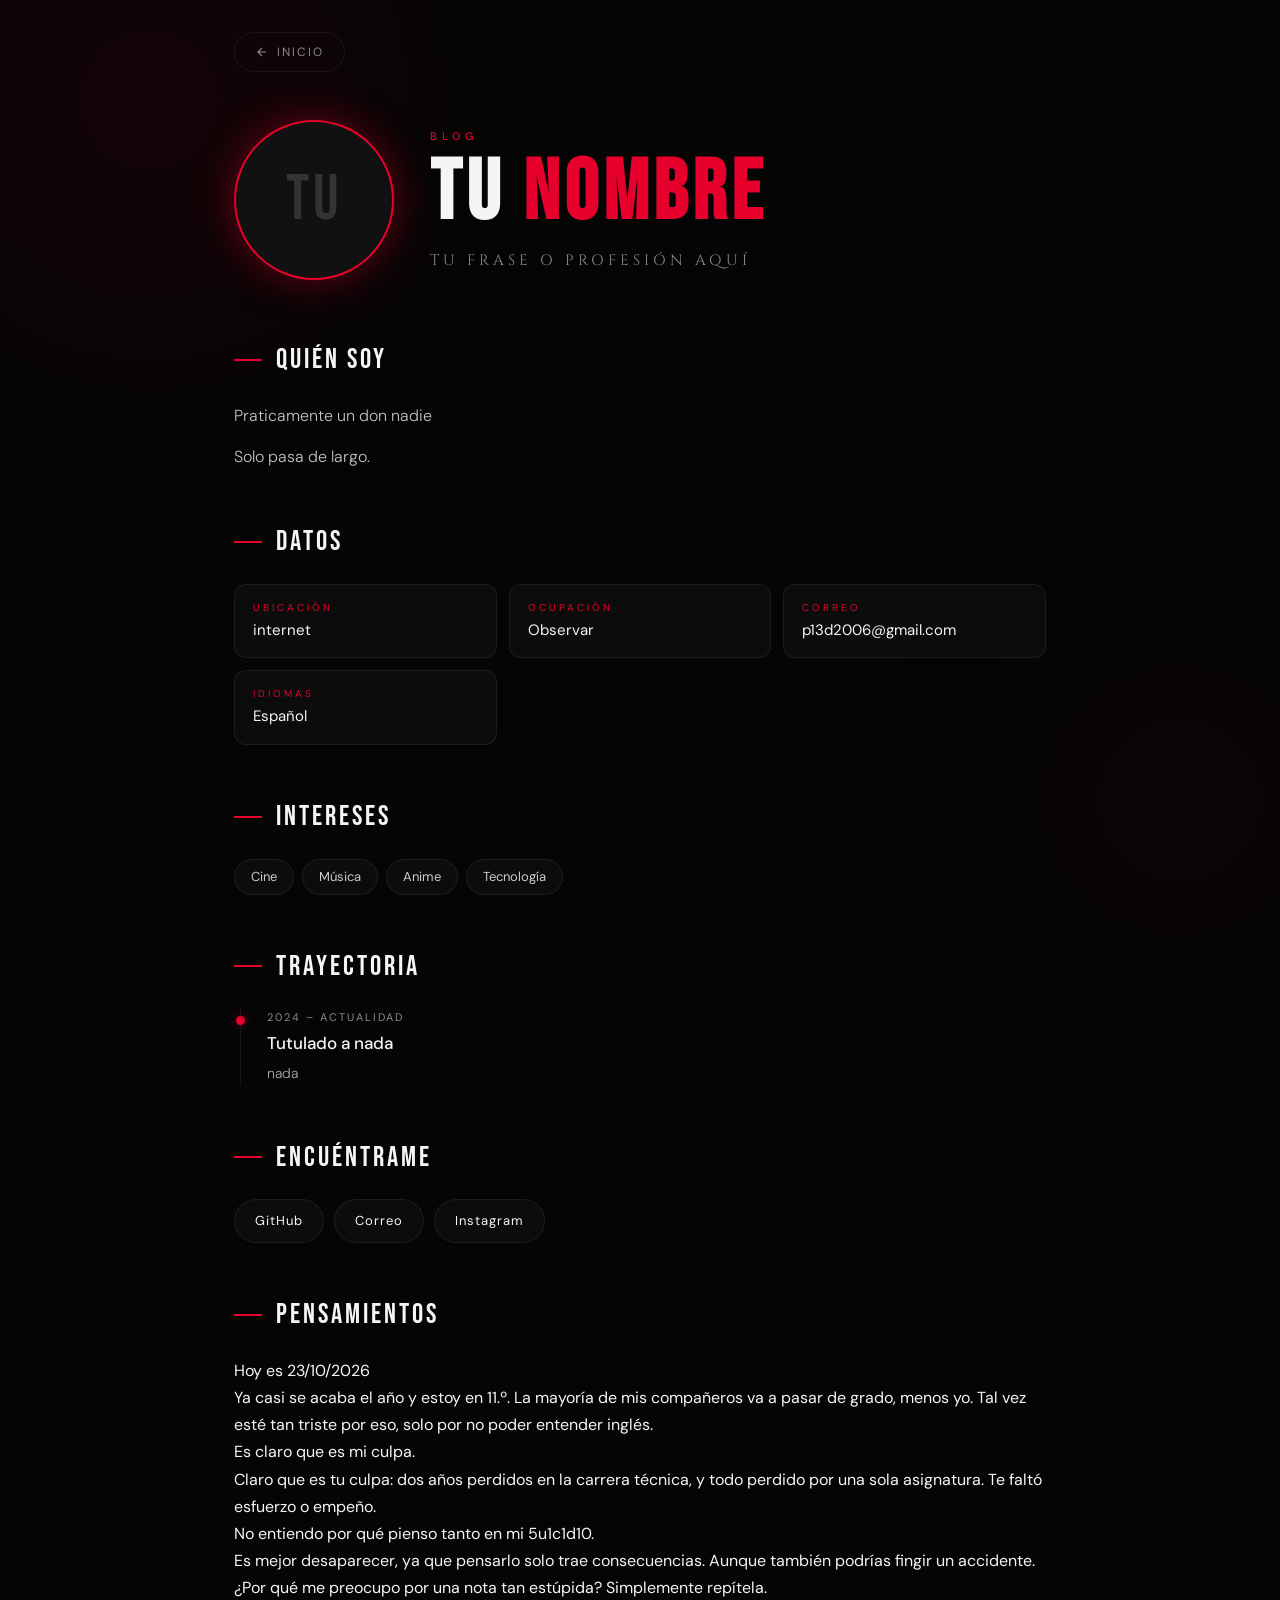
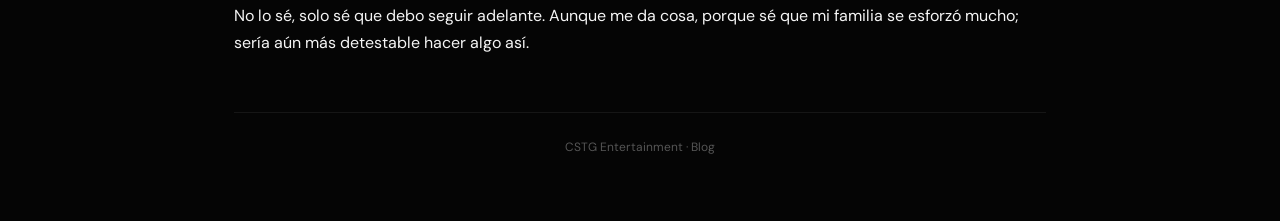
==== Rutas/Blog/blog.html @ 0107711f "Update blog.html" ====
<!DOCTYPE html>
<html lang="es">
<head>
<meta charset="UTF-8">
<meta name="viewport" content="width=device-width, initial-scale=1.0">
<meta name="description" content="Blog · CSTG Entertainment">
<meta name="theme-color" content="#050505">
<title>Blog · CSTG</title>
<link rel="preconnect" href="https://fonts.googleapis.com">
<link rel="preconnect" href="https://fonts.gstatic.com" crossorigin>
<link href="https://fonts.googleapis.com/css2?family=Bebas+Neue&family=Cinzel:wght@400;600&family=DM+Sans:wght@300;400;500&display=swap" rel="stylesheet">
<style>
:root {
  --red: #e8002d;
  --red-glow: rgba(232,0,45,0.4);
  --bg: #050505;
  --surface: rgba(255,255,255,0.03);
  --border: rgba(255,255,255,0.07);
  --text: #f5f5f5;
  --muted: #8a8a8a;
  --font-display: 'Bebas Neue', sans-serif;
  --font-title: 'Cinzel', serif;
  --font-body: 'DM Sans', sans-serif;
}

*, *::before, *::after { box-sizing: border-box; margin: 0; padding: 0; }
html { scroll-behavior: smooth; }

body {
  font-family: var(--font-body);
  background: var(--bg);
  color: var(--text);
  min-height: 100vh;
  line-height: 1.7;
  -webkit-font-smoothing: antialiased;
  position: relative;
}

/* Fondo */
.bg-orb {
  position: fixed; border-radius: 50%; filter: blur(120px);
  pointer-events: none; z-index: 0;
}
.bg-orb-1 {
  width: 600px; height: 600px; top: -200px; left: -150px;
  background: radial-gradient(circle, rgba(232,0,45,0.12) 0%, transparent 70%);
}
.bg-orb-2 {
  width: 400px; height: 400px; bottom: -100px; right: -100px;
  background: radial-gradient(circle, rgba(232,0,45,0.07) 0%, transparent 70%);
}

.wrapper {
  position: relative; z-index: 2;
  max-width: 860px; margin: 0 auto;
  padding: 32px 24px 64px;
}

/* Botón volver */
.back {
  display: inline-flex; align-items: center; gap: 8px;
  font-size: 12px; letter-spacing: 2px; text-transform: uppercase;
  color: var(--muted); text-decoration: none;
  border: 1px solid var(--border);
  padding: 9px 20px; border-radius: 40px;
  transition: color .3s, border-color .3s, background .3s;
}
.back:hover, .back:focus-visible {
  color: var(--text); border-color: rgba(255,255,255,0.2);
  background: rgba(255,255,255,0.04); outline: none;
}
.back svg { width: 14px; height: 14px; transition: transform .3s; }
.back:hover svg { transform: translateX(-3px); }

/* Perfil */
.profile {
  display: flex; align-items: center; gap: 36px; flex-wrap: wrap;
  margin: 48px 0 56px;
}
.avatar {
  width: 160px; height: 160px; flex-shrink: 0;
  border-radius: 50%; overflow: hidden;
  border: 2px solid var(--red);
  box-shadow: 0 0 40px var(--red-glow);
  background: #111;
  display: flex; align-items: center; justify-content: center;
  font-family: var(--font-display); font-size: 64px; letter-spacing: 4px; color: #333;
}
.avatar img { width: 100%; height: 100%; object-fit: cover; display: block; }

.eyebrow {
  font-size: 11px; font-weight: 500; letter-spacing: 5px;
  text-transform: uppercase; color: var(--red); margin-bottom: 6px;
}
.name {
  font-family: var(--font-display);
  font-size: clamp(44px, 9vw, 84px);
  letter-spacing: 5px; line-height: 1;
}
.name em { font-style: normal; color: var(--red); }
.tagline {
  font-family: var(--font-title);
  font-size: clamp(12px, 1.6vw, 15px);
  letter-spacing: 4px; text-transform: uppercase;
  color: var(--muted); margin-top: 12px;
}

/* Secciones */
section { margin-bottom: 48px; }
h2 {
  font-family: var(--font-display);
  font-size: 28px; letter-spacing: 3px; font-weight: 400;
  display: flex; align-items: center; gap: 14px; margin-bottom: 18px;
}
h2::before { content: ''; width: 28px; height: 2px; background: var(--red); }

.about p { color: #c4c4c4; font-weight: 300; font-size: 16px; margin-bottom: 14px; }

/* Datos */
.facts {
  display: grid; grid-template-columns: repeat(auto-fit, minmax(200px, 1fr)); gap: 12px;
}
.fact {
  background: var(--surface); border: 1px solid var(--border);
  border-radius: 12px; padding: 14px 18px;
}
.fact-label {
  font-size: 10px; letter-spacing: 3px; text-transform: uppercase; color: var(--red);
}
.fact-value { font-size: 15px; margin-top: 2px; word-break: break-word; }

/* Chips */
.chips { display: flex; flex-wrap: wrap; gap: 8px; }
.chip {
  font-size: 13px; padding: 6px 16px; border-radius: 40px;
  background: var(--surface); border: 1px solid var(--border); color: #ccc;
  transition: border-color .3s, color .3s;
}
.chip:hover { border-color: var(--red); color: #fff; }

/* Línea de tiempo */
.timeline { border-left: 1px solid var(--border); margin-left: 6px; }
.t-item { position: relative; padding: 0 0 26px 26px; }
.t-item:last-child { padding-bottom: 0; }
.t-item::before {
  content: ''; position: absolute; left: -5px; top: 8px;
  width: 9px; height: 9px; border-radius: 50%;
  background: var(--red); box-shadow: 0 0 12px var(--red-glow);
}
.t-date { font-size: 11px; letter-spacing: 2px; text-transform: uppercase; color: var(--muted); }
.t-title { font-size: 17px; font-weight: 500; margin-top: 2px; }
.t-desc { font-size: 14px; font-weight: 300; color: #aaa; margin-top: 4px; }

/* Enlaces */
.links { display: flex; flex-wrap: wrap; gap: 10px; }
.link {
  display: inline-flex; align-items: center; gap: 8px;
  font-size: 13px; letter-spacing: 1px; text-decoration: none; color: var(--text);
  padding: 10px 20px; border-radius: 40px;
  border: 1px solid var(--border); background: var(--surface);
  transition: border-color .3s, background .3s, box-shadow .3s;
}
.link:hover, .link:focus-visible {
  border-color: var(--red); background: rgba(232,0,45,0.1);
  box-shadow: 0 0 24px var(--red-glow); outline: none;
}

footer {
  text-align: center; font-size: 12px; color: #555;
  border-top: 1px solid var(--border); padding-top: 24px; margin-top: 56px;
}

@media (max-width: 600px) {
  .profile { gap: 22px; margin: 36px 0 40px; }
  .avatar { width: 120px; height: 120px; font-size: 48px; }
}
</style>
</head>
<body>

<div class="bg-orb bg-orb-1"></div>
<div class="bg-orb bg-orb-2"></div>

<main class="wrapper">

  <a href="https://p13d-original-yt.github.io" class="back">
    <svg viewBox="0 0 24 24" fill="none" stroke="currentColor" stroke-width="2"><path d="M19 12H5M12 5l-7 7 7 7"/></svg>
    Inicio
  </a>

  <!-- ═════════ PERFIL ═════════ -->
  <header class="profile">
    <!-- Para usar foto: <div class="avatar"><img src="portadas/yo.jpg" alt="Mi foto"></div> -->
    <div class="avatar">TU</div>
    <div>
      <div class="eyebrow">Blog</div>
      <h1 class="name">TU <em>NOMBRE</em></h1>
      <p class="tagline">Tu frase o profesión aquí</p>
    </div>
  </header>

  <!-- ═════════ HISTORIA ═════════ -->
  <section class="about">
    <h2>Quién soy</h2>
    <p>Praticamente un don nadie</p>
    <p>Solo pasa de largo.</p>
  </section>

  <!-- ═════════ DATOS ═════════ -->
  <section>
    <h2>Datos</h2>
    <div class="facts">
      <div class="fact"><div class="fact-label">Ubicación</div><div class="fact-value">internet</div></div>
      <div class="fact"><div class="fact-label">Ocupación</div><div class="fact-value">Observar</div></div>
      <div class="fact"><div class="fact-label">Correo</div><div class="fact-value">p13d2006@gmail.com</div></div>
      <div class="fact"><div class="fact-label">Idiomas</div><div class="fact-value">Español</div></div>
    </div>
  </section>

  <!-- ═════════ INTERESES ═════════ -->
  <section>
    <h2>Intereses</h2>
    <div class="chips">
      <span class="chip">Cine</span>
      <span class="chip">Música</span>
      <span class="chip">Anime</span>
      <span class="chip">Tecnología</span>
    </div>
  </section>

  <!-- ═════════ TRAYECTORIA ═════════ -->
  <section>
    <h2>Trayectoria</h2>
    <div class="timeline">
      <div class="t-item">
        <div class="t-date">2024 – Actualidad</div>
        <div class="t-title">Tutulado a nada</div>
        <div class="t-desc">nada</div>
      </div>
    </div>
  </section>

  <!-- ═════════ ENLACES ═════════ -->
  <section>
    <h2>Encuéntrame</h2>
    <div class="links">
      <a class="link" href="https://github.com/tu-usuario" target="_blank" rel="noopener">GitHub</a>
      <a class="link" href="mailto:tu@correo.com">Correo</a>
      <a class="link" href="#" target="_blank" rel="noopener">Instagram</a>
    </div>
  </section>

  <!-- ═════════ Comenrario ═════════ -->
  <section>
    <h2> Pensamientos</h2>
    <p>Hoy es 23/10/2026</p>
    <p>Ya casi se acaba el año y estoy en 11.º. La mayoría de mis compañeros va a pasar de grado, menos yo. Tal vez esté tan triste por eso, solo por no poder entender inglés.</p>
    <p>Es claro que es mi culpa.</p>
    <p>Claro que es tu culpa: dos años perdidos en la carrera técnica, y todo perdido por una sola asignatura. Te faltó esfuerzo o empeño.</p>
    <p>No entiendo por qué pienso tanto en mi 5u1c1d10. </p>
    <p>Es mejor desaparecer, ya que pensarlo solo trae consecuencias. Aunque también podrías fingir un accidente.</p>
    <p>¿Por qué me preocupo por una nota tan estúpida? Simplemente repítela.</p>
    <p>No lo sé, solo sé que debo seguir adelante. Aunque me da cosa, porque sé que mi familia se esforzó mucho; sería aún más detestable hacer algo así.</p>
  </section>
  <!-- ═════════ Mas delante ═════════ -->

  <footer>CSTG Entertainment · Blog</footer>

</main>

</body>
</html>
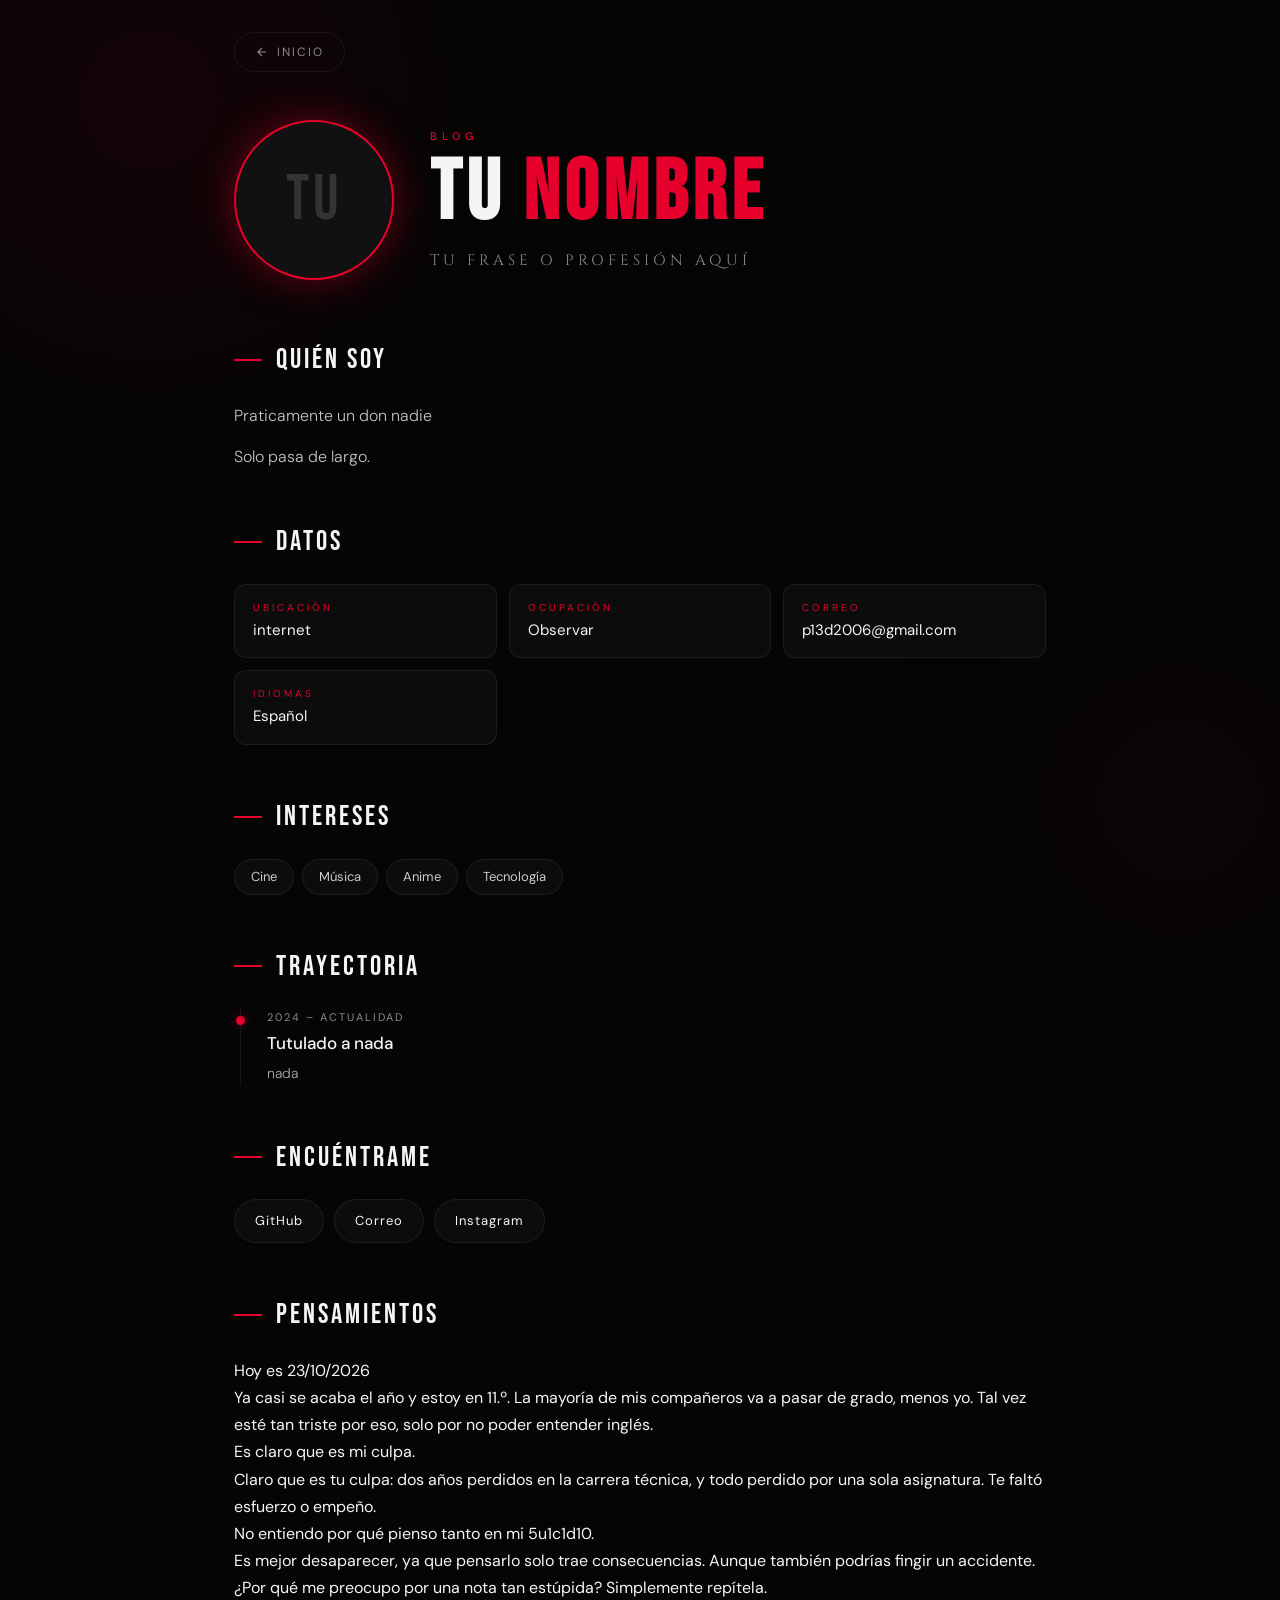
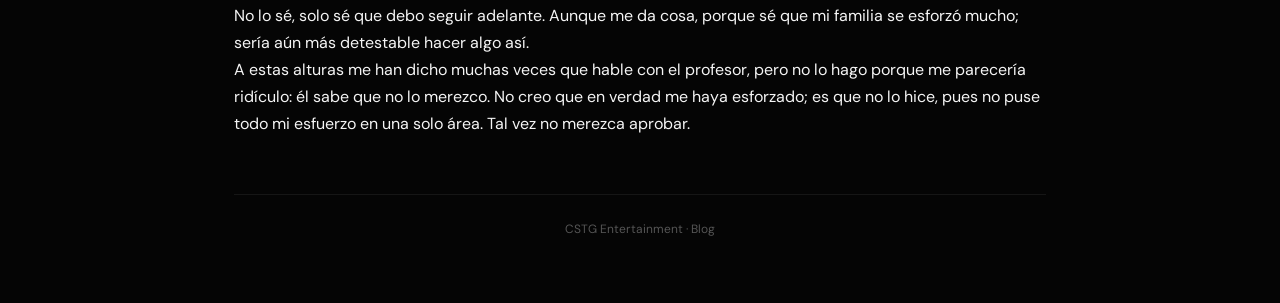
==== commit 87e79f32: "Add paragraph about speaking with the professor" ====
--- a/Rutas/Blog/blog.html
+++ b/Rutas/Blog/blog.html
@@ -261,6 +261,7 @@
     <p>Es mejor desaparecer, ya que pensarlo solo trae consecuencias. Aunque también podrías fingir un accidente.</p>
     <p>¿Por qué me preocupo por una nota tan estúpida? Simplemente repítela.</p>
     <p>No lo sé, solo sé que debo seguir adelante. Aunque me da cosa, porque sé que mi familia se esforzó mucho; sería aún más detestable hacer algo así.</p>
+    <p>A estas alturas me han dicho muchas veces que hable con el profesor, pero no lo hago porque me parecería ridículo: él sabe que no lo merezco. No creo que en verdad me haya esforzado; es que no lo hice, pues no puse todo mi esfuerzo en una solo área. Tal vez no merezca aprobar.</p>
   </section>
   <!-- ═════════ Mas delante ═════════ -->
 
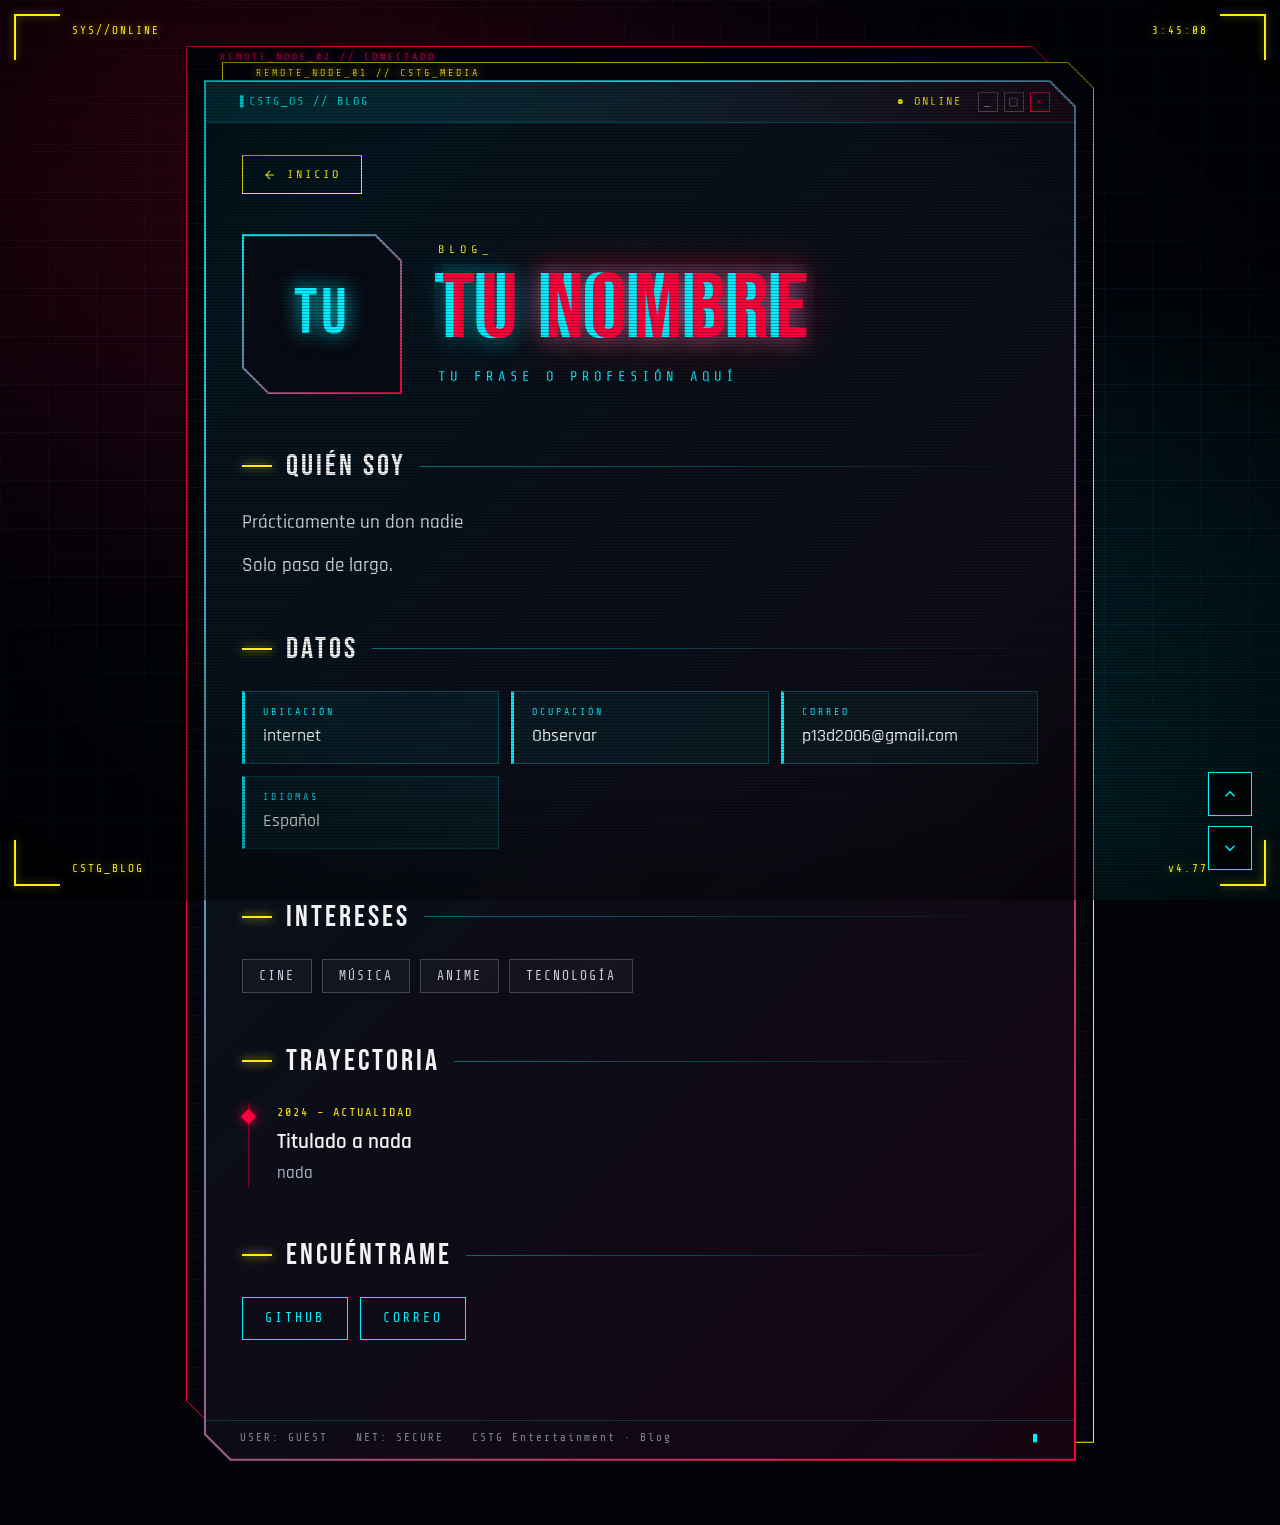
==== commit 5d27efaf: "Refactor blog.html with updated styles and layout Updated styles and structure for blog page, includ" ====
--- a/Rutas/Blog/blog.html
+++ b/Rutas/Blog/blog.html
@@ -4,270 +4,462 @@
 <meta charset="UTF-8">
 <meta name="viewport" content="width=device-width, initial-scale=1.0">
 <meta name="description" content="Blog · CSTG Entertainment">
-<meta name="theme-color" content="#050505">
+<meta name="theme-color" content="#03040a">
 <title>Blog · CSTG</title>
 <link rel="preconnect" href="https://fonts.googleapis.com">
 <link rel="preconnect" href="https://fonts.gstatic.com" crossorigin>
-<link href="https://fonts.googleapis.com/css2?family=Bebas+Neue&family=Cinzel:wght@400;600&family=DM+Sans:wght@300;400;500&display=swap" rel="stylesheet">
+<link href="https://fonts.googleapis.com/css2?family=Bebas+Neue&family=Rajdhani:wght@500;600;700&family=Share+Tech+Mono&display=swap" rel="stylesheet">
 <style>
+/* ═══════════════ CSTG · Blog · Estilo Cyberpunk ═══════════════ */
 :root {
-  --red: #e8002d;
-  --red-glow: rgba(232,0,45,0.4);
-  --bg: #050505;
-  --surface: rgba(255,255,255,0.03);
-  --border: rgba(255,255,255,0.07);
-  --text: #f5f5f5;
-  --muted: #8a8a8a;
+  --red: #ff003c;
+  --cyan: #00f0ff;
+  --yellow: #fcee0a;
+  --bg: #03040a;
+  --text: #f2f2f2;
+  --muted: #7d8aa0;
   --font-display: 'Bebas Neue', sans-serif;
-  --font-title: 'Cinzel', serif;
-  --font-body: 'DM Sans', sans-serif;
-}
-
+  --font-mono: 'Share Tech Mono', monospace;
+  --font-body: 'Rajdhani', sans-serif;
+  --g1x: 18px; --g1y: -18px;
+  --g2x: -18px; --g2y: -34px;
+}
 *, *::before, *::after { box-sizing: border-box; margin: 0; padding: 0; }
 html { scroll-behavior: smooth; }
 
 body {
   font-family: var(--font-body);
-  background: var(--bg);
-  color: var(--text);
+  font-size: 18px; font-weight: 500; line-height: 1.6;
+  background: var(--bg); color: var(--text);
   min-height: 100vh;
-  line-height: 1.7;
+  overflow-x: hidden;
+  position: relative;
   -webkit-font-smoothing: antialiased;
-  position: relative;
-}
-
-/* Fondo */
-.bg-orb {
-  position: fixed; border-radius: 50%; filter: blur(120px);
-  pointer-events: none; z-index: 0;
-}
-.bg-orb-1 {
-  width: 600px; height: 600px; top: -200px; left: -150px;
-  background: radial-gradient(circle, rgba(232,0,45,0.12) 0%, transparent 70%);
-}
-.bg-orb-2 {
-  width: 400px; height: 400px; bottom: -100px; right: -100px;
-  background: radial-gradient(circle, rgba(232,0,45,0.07) 0%, transparent 70%);
-}
-
-.wrapper {
-  position: relative; z-index: 2;
-  max-width: 860px; margin: 0 auto;
-  padding: 32px 24px 64px;
-}
+}
+body::before {
+  content: ''; position: fixed; inset: 0; z-index: 0; pointer-events: none;
+  background:
+    radial-gradient(ellipse at 12% 8%, rgba(255,0,60,.20), transparent 50%),
+    radial-gradient(ellipse at 88% 92%, rgba(0,240,255,.15), transparent 50%),
+    linear-gradient(rgba(0,240,255,.045) 1px, transparent 1px) 0 0 / 48px 48px,
+    linear-gradient(90deg, rgba(0,240,255,.045) 1px, transparent 1px) 0 0 / 48px 48px;
+}
+
+/* Esquinas cortadas */
+.terminal, .terminal-inner, .ghost, .ghost::after, .avatar, .avatar-inner {
+  clip-path: polygon(0 0, calc(100% - var(--cut)) 0, 100% var(--cut), 100% 100%, var(--cut) 100%, 0 calc(100% - var(--cut)));
+}
+
+/* Capas de fondo */
+#rain { position: fixed; inset: 0; z-index: 0; width: 100%; height: 100%; opacity: .45; pointer-events: none; }
+.scanlines {
+  position: fixed; inset: 0; z-index: 5; pointer-events: none; overflow: hidden;
+  background: repeating-linear-gradient(0deg, rgba(0,0,0,.28) 0 1px, transparent 1px 3px);
+}
+.scanlines::after {
+  content: ''; position: absolute; left: 0; right: 0; top: -140px; height: 140px;
+  background: linear-gradient(transparent, rgba(0,240,255,.07), transparent);
+  animation: roll 7s linear infinite;
+}
+@keyframes roll { to { transform: translateY(calc(100vh + 280px)); } }
+.vignette {
+  position: fixed; inset: 0; z-index: 4; pointer-events: none;
+  background: radial-gradient(ellipse at center, transparent 55%, rgba(0,0,0,.65) 100%);
+}
+
+/* Marco HUD */
+.hud-frame {
+  position: fixed; inset: 14px; z-index: 6; pointer-events: none;
+  background:
+    linear-gradient(var(--yellow), var(--yellow)) top left / 46px 2px no-repeat,
+    linear-gradient(var(--yellow), var(--yellow)) top left / 2px 46px no-repeat,
+    linear-gradient(var(--yellow), var(--yellow)) top right / 46px 2px no-repeat,
+    linear-gradient(var(--yellow), var(--yellow)) top right / 2px 46px no-repeat,
+    linear-gradient(var(--yellow), var(--yellow)) bottom left / 46px 2px no-repeat,
+    linear-gradient(var(--yellow), var(--yellow)) bottom left / 2px 46px no-repeat,
+    linear-gradient(var(--yellow), var(--yellow)) bottom right / 46px 2px no-repeat,
+    linear-gradient(var(--yellow), var(--yellow)) bottom right / 2px 46px no-repeat;
+  filter: drop-shadow(0 0 4px rgba(252,238,10,.5));
+}
+.hud-label { position: absolute; font-family: var(--font-mono); font-size: 11px; letter-spacing: 2px; color: var(--yellow); }
+.hud-tl { top: 8px; left: 58px; } .hud-tr { top: 8px; right: 58px; }
+.hud-bl { bottom: 8px; left: 58px; } .hud-br { bottom: 8px; right: 58px; }
+
+/* Contenedor y ventanas apiladas */
+.wrapper { position: relative; z-index: 2; max-width: 920px; margin: 0 auto; padding: 36px 24px 64px; }
+.stack { position: relative; margin-top: 44px; }
+
+.ghost {
+  --cut: 26px;
+  position: absolute; inset: 0; padding: 1px;
+  background: var(--g); pointer-events: none;
+  transition: transform .25s ease-out;
+}
+.ghost::after {
+  --cut: 25px; content: ''; position: absolute; inset: 1px;
+  background: linear-gradient(rgba(255,255,255,.03) 1px, transparent 1px) 0 0 / 22px 22px, #04050c;
+}
+.ghost span {
+  position: absolute; top: 3px; left: 34px; z-index: 1;
+  font-family: var(--font-mono); font-size: 10px; letter-spacing: 3px;
+  color: var(--g); text-shadow: 0 0 8px var(--g);
+}
+.ghost-1 { --g: var(--yellow); filter: drop-shadow(0 0 10px rgba(252,238,10,.35));
+  transform: translate(calc(var(--g1x) + var(--mx, 0) * 10px), calc(var(--g1y) + var(--my, 0) * 6px)); }
+.ghost-2 { --g: var(--red); filter: drop-shadow(0 0 10px rgba(255,0,60,.4));
+  transform: translate(calc(var(--g2x) + var(--mx, 0) * 18px), calc(var(--g2y) + var(--my, 0) * 10px)); }
+
+.terminal {
+  --cut: 26px;
+  position: relative; z-index: 1; padding: 2px;
+  background: linear-gradient(135deg, var(--cyan), var(--red));
+  filter: drop-shadow(0 0 18px rgba(0,240,255,.25));
+  animation: power-on .7s cubic-bezier(.22,1,.36,1) backwards;
+}
+@keyframes power-on {
+  0% { opacity: 0; transform: scaleY(.02) scaleX(.6); }
+  35% { opacity: 1; transform: scaleY(.02) scaleX(1); }
+  100% { transform: none; }
+}
+.terminal-inner { --cut: 25px; background: rgba(4,6,14,.93); backdrop-filter: blur(6px); }
+
+.titlebar {
+  display: flex; align-items: center; gap: 16px;
+  padding: 10px 24px 10px 34px;
+  background: linear-gradient(90deg, rgba(0,240,255,.14), rgba(255,0,60,.08));
+  border-bottom: 1px solid rgba(0,240,255,.3);
+  font-family: var(--font-mono); font-size: 12px; letter-spacing: 2px;
+}
+.tb-title { color: var(--cyan); flex: 1; }
+.tb-status { color: var(--yellow); }
+.tb-btns { display: flex; gap: 6px; }
+.tb-btns i {
+  font-style: normal; width: 20px; height: 20px;
+  display: flex; align-items: center; justify-content: center;
+  border: 1px solid rgba(255,255,255,.25); color: var(--muted); font-size: 11px;
+}
+.tb-btns i:last-child { border-color: var(--red); color: var(--red); }
+
+.terminal-body { padding: 32px 36px 36px; }
+
+.statusbar {
+  display: flex; gap: 28px; flex-wrap: wrap;
+  padding: 8px 34px 12px;
+  border-top: 1px solid rgba(0,240,255,.2);
+  font-family: var(--font-mono); font-size: 11px; letter-spacing: 2px; color: var(--muted);
+}
+.statusbar .blink { margin-left: auto; color: var(--cyan); }
+.blink { animation: blink 1.1s steps(1) infinite; }
+@keyframes blink { 50% { opacity: 0; } }
 
 /* Botón volver */
 .back {
-  display: inline-flex; align-items: center; gap: 8px;
-  font-size: 12px; letter-spacing: 2px; text-transform: uppercase;
-  color: var(--muted); text-decoration: none;
-  border: 1px solid var(--border);
-  padding: 9px 20px; border-radius: 40px;
-  transition: color .3s, border-color .3s, background .3s;
-}
-.back:hover, .back:focus-visible {
-  color: var(--text); border-color: rgba(255,255,255,0.2);
-  background: rgba(255,255,255,0.04); outline: none;
-}
+  display: inline-flex; align-items: center; gap: 10px;
+  font-family: var(--font-mono); font-size: 12px; letter-spacing: 3px; text-transform: uppercase;
+  color: var(--yellow); text-decoration: none;
+  border: 1px solid var(--yellow); padding: 9px 20px;
+  transition: color .25s, background .25s, box-shadow .25s;
+}
+.back:hover, .back:focus-visible { color: #000; background: var(--yellow); box-shadow: 0 0 22px rgba(252,238,10,.55); outline: none; }
 .back svg { width: 14px; height: 14px; transition: transform .3s; }
 .back:hover svg { transform: translateX(-3px); }
 
 /* Perfil */
-.profile {
-  display: flex; align-items: center; gap: 36px; flex-wrap: wrap;
-  margin: 48px 0 56px;
-}
+.profile { display: flex; align-items: center; gap: 36px; flex-wrap: wrap; margin: 40px 0 48px; }
 .avatar {
-  width: 160px; height: 160px; flex-shrink: 0;
-  border-radius: 50%; overflow: hidden;
-  border: 2px solid var(--red);
-  box-shadow: 0 0 40px var(--red-glow);
-  background: #111;
+  --cut: 26px;
+  width: 160px; height: 160px; flex-shrink: 0; padding: 2px;
+  background: linear-gradient(135deg, var(--cyan), var(--red));
+  filter: drop-shadow(0 0 14px rgba(255,0,60,.5));
+}
+.avatar-inner {
+  --cut: 25px; width: 100%; height: 100%; background: #080a14;
   display: flex; align-items: center; justify-content: center;
-  font-family: var(--font-display); font-size: 64px; letter-spacing: 4px; color: #333;
-}
-.avatar img { width: 100%; height: 100%; object-fit: cover; display: block; }
-
-.eyebrow {
-  font-size: 11px; font-weight: 500; letter-spacing: 5px;
-  text-transform: uppercase; color: var(--red); margin-bottom: 6px;
-}
+  font-family: var(--font-display); font-size: 64px; letter-spacing: 4px; color: var(--cyan);
+  text-shadow: 0 0 20px var(--cyan);
+}
+.avatar-inner img { width: 100%; height: 100%; object-fit: cover; display: block; }
+
+.eyebrow { font-family: var(--font-mono); font-size: 12px; letter-spacing: 5px; text-transform: uppercase; color: var(--yellow); margin-bottom: 4px; }
 .name {
-  font-family: var(--font-display);
-  font-size: clamp(44px, 9vw, 84px);
-  letter-spacing: 5px; line-height: 1;
-}
-.name em { font-style: normal; color: var(--red); }
-.tagline {
-  font-family: var(--font-title);
-  font-size: clamp(12px, 1.6vw, 15px);
-  letter-spacing: 4px; text-transform: uppercase;
-  color: var(--muted); margin-top: 12px;
-}
+  font-family: var(--font-display); font-weight: 400;
+  font-size: clamp(48px, 9vw, 92px); letter-spacing: 6px; line-height: 1;
+  text-shadow: 0 0 30px rgba(0,240,255,.3);
+}
+.name em { font-style: normal; color: var(--red); text-shadow: 0 0 24px var(--red), 0 0 60px rgba(255,0,60,.6); }
+.tagline { font-family: var(--font-mono); font-size: clamp(11px, 1.5vw, 14px); letter-spacing: 4px; text-transform: uppercase; color: var(--cyan); margin-top: 10px; }
+
+/* Glitch */
+.glitch { position: relative; display: inline-block; }
+.glitch::before, .glitch::after { content: attr(data-text); position: absolute; inset: 0; overflow: hidden; pointer-events: none; }
+.glitch::before { color: var(--cyan); transform: translateX(-4px); animation: glitch-a 3.4s infinite steps(1); }
+.glitch::after  { color: var(--red);  transform: translateX(4px);  animation: glitch-b 2.8s infinite steps(1); }
+@keyframes glitch-a { 0%, 86%, 100% { clip-path: inset(0 0 100% 0); } 88% { clip-path: inset(8% 0 62% 0); } 91% { clip-path: inset(56% 0 18% 0); } 95% { clip-path: inset(30% 0 44% 0); } }
+@keyframes glitch-b { 0%, 82%, 100% { clip-path: inset(0 0 100% 0); } 84% { clip-path: inset(62% 0 10% 0); } 89% { clip-path: inset(12% 0 70% 0); } 93% { clip-path: inset(40% 0 38% 0); } }
 
 /* Secciones */
-section { margin-bottom: 48px; }
+section { margin-bottom: 44px; }
 h2 {
-  font-family: var(--font-display);
-  font-size: 28px; letter-spacing: 3px; font-weight: 400;
+  font-family: var(--font-display); font-weight: 400;
+  font-size: 30px; letter-spacing: 3px;
   display: flex; align-items: center; gap: 14px; margin-bottom: 18px;
 }
-h2::before { content: ''; width: 28px; height: 2px; background: var(--red); }
-
-.about p { color: #c4c4c4; font-weight: 300; font-size: 16px; margin-bottom: 14px; }
+h2::before { content: ''; width: 30px; height: 2px; background: var(--yellow); box-shadow: 0 0 10px var(--yellow); }
+h2::after { content: ''; flex: 1; height: 1px; background: linear-gradient(90deg, rgba(0,240,255,.4), transparent); }
+
+.about p { color: #cfd6e2; font-size: 19px; margin-bottom: 12px; }
 
 /* Datos */
-.facts {
-  display: grid; grid-template-columns: repeat(auto-fit, minmax(200px, 1fr)); gap: 12px;
-}
+.facts { display: grid; grid-template-columns: repeat(auto-fit, minmax(200px, 1fr)); gap: 12px; }
 .fact {
-  background: var(--surface); border: 1px solid var(--border);
-  border-radius: 12px; padding: 14px 18px;
-}
-.fact-label {
-  font-size: 10px; letter-spacing: 3px; text-transform: uppercase; color: var(--red);
-}
-.fact-value { font-size: 15px; margin-top: 2px; word-break: break-word; }
+  background: rgba(0,240,255,.05);
+  border: 1px solid rgba(0,240,255,.22); border-left: 3px solid var(--cyan);
+  padding: 12px 18px;
+}
+.fact-label { font-family: var(--font-mono); font-size: 10px; letter-spacing: 3px; text-transform: uppercase; color: var(--cyan); }
+.fact-value { font-size: 18px; margin-top: 2px; word-break: break-word; }
 
 /* Chips */
-.chips { display: flex; flex-wrap: wrap; gap: 8px; }
+.chips { display: flex; flex-wrap: wrap; gap: 10px; }
 .chip {
-  font-size: 13px; padding: 6px 16px; border-radius: 40px;
-  background: var(--surface); border: 1px solid var(--border); color: #ccc;
-  transition: border-color .3s, color .3s;
-}
-.chip:hover { border-color: var(--red); color: #fff; }
+  font-family: var(--font-mono); font-size: 13px; letter-spacing: 2px; text-transform: uppercase;
+  padding: 6px 16px; color: #ccd; border: 1px solid rgba(255,255,255,.2); background: rgba(255,255,255,.03);
+  transition: color .25s, border-color .25s, box-shadow .25s, background .25s;
+}
+.chip:hover { color: #fff; border-color: var(--red); background: rgba(255,0,60,.12); box-shadow: 0 0 16px rgba(255,0,60,.5); }
 
 /* Línea de tiempo */
-.timeline { border-left: 1px solid var(--border); margin-left: 6px; }
-.t-item { position: relative; padding: 0 0 26px 26px; }
+.timeline { border-left: 1px solid rgba(255,0,60,.45); margin-left: 6px; }
+.t-item { position: relative; padding: 0 0 24px 28px; }
 .t-item:last-child { padding-bottom: 0; }
 .t-item::before {
-  content: ''; position: absolute; left: -5px; top: 8px;
-  width: 9px; height: 9px; border-radius: 50%;
-  background: var(--red); box-shadow: 0 0 12px var(--red-glow);
-}
-.t-date { font-size: 11px; letter-spacing: 2px; text-transform: uppercase; color: var(--muted); }
-.t-title { font-size: 17px; font-weight: 500; margin-top: 2px; }
-.t-desc { font-size: 14px; font-weight: 300; color: #aaa; margin-top: 4px; }
+  content: ''; position: absolute; left: -6px; top: 8px; width: 11px; height: 11px;
+  background: var(--red); transform: rotate(45deg); box-shadow: 0 0 12px var(--red);
+}
+.t-date { font-family: var(--font-mono); font-size: 12px; letter-spacing: 2px; text-transform: uppercase; color: var(--yellow); }
+.t-title { font-size: 21px; font-weight: 600; margin-top: 2px; }
+.t-desc { font-size: 17px; color: #a9b3c4; margin-top: 2px; }
 
 /* Enlaces */
-.links { display: flex; flex-wrap: wrap; gap: 10px; }
+.links { display: flex; flex-wrap: wrap; gap: 12px; }
 .link {
-  display: inline-flex; align-items: center; gap: 8px;
-  font-size: 13px; letter-spacing: 1px; text-decoration: none; color: var(--text);
-  padding: 10px 20px; border-radius: 40px;
-  border: 1px solid var(--border); background: var(--surface);
-  transition: border-color .3s, background .3s, box-shadow .3s;
-}
-.link:hover, .link:focus-visible {
-  border-color: var(--red); background: rgba(232,0,45,0.1);
-  box-shadow: 0 0 24px var(--red-glow); outline: none;
-}
-
-footer {
-  text-align: center; font-size: 12px; color: #555;
-  border-top: 1px solid var(--border); padding-top: 24px; margin-top: 56px;
-}
-
-@media (max-width: 600px) {
-  .profile { gap: 22px; margin: 36px 0 40px; }
-  .avatar { width: 120px; height: 120px; font-size: 48px; }
+  font-family: var(--font-mono); font-size: 13px; letter-spacing: 3px; text-transform: uppercase;
+  color: var(--cyan); text-decoration: none;
+  border: 1px solid var(--cyan); padding: 10px 22px;
+  transition: color .25s, background .25s, box-shadow .25s;
+}
+.link:hover, .link:focus-visible { color: #000; background: var(--cyan); box-shadow: 0 0 22px rgba(0,240,255,.6); outline: none; }
+
+/* Botones subir / bajar */
+.scroll-nav { position: fixed; right: 28px; bottom: 30px; z-index: 20; display: flex; flex-direction: column; gap: 10px; }
+.scroll-btn {
+  width: 44px; height: 44px; display: flex; align-items: center; justify-content: center;
+  color: var(--cyan); background: rgba(0,0,0,.7); border: 1px solid var(--cyan); cursor: pointer;
+  transition: opacity .3s, transform .3s, background .25s, color .25s, box-shadow .25s;
+}
+.scroll-btn:hover, .scroll-btn:focus-visible { background: var(--cyan); color: #000; box-shadow: 0 0 22px rgba(0,240,255,.6); outline: none; }
+.scroll-btn svg { width: 18px; height: 18px; }
+.scroll-btn.hidden { opacity: 0; pointer-events: none; transform: scale(.8); }
+
+/* Responsive */
+@media (max-width: 680px) {
+  :root { --g1x: 8px; --g1y: -10px; --g2x: -8px; --g2y: -20px; }
+  .wrapper { padding: 28px 14px 48px; }
+  .stack { margin-top: 28px; }
+  .terminal-body { padding: 24px 16px 26px; }
+  .titlebar { padding: 8px 14px 8px 22px; gap: 10px; font-size: 10px; }
+  .tb-btns { display: none; }
+  .statusbar { padding: 8px 22px 12px; gap: 14px; font-size: 10px; }
+  .profile { gap: 22px; margin: 32px 0 36px; }
+  .avatar { width: 120px; height: 120px; }
+  .avatar-inner { font-size: 48px; }
+  .hud-frame { inset: 8px; }
+  .hud-label { display: none; }
+  .ghost span { font-size: 8px; left: 22px; }
+  .scroll-nav { right: 16px; bottom: 18px; }
+}
+@media (prefers-reduced-motion: reduce) {
+  *, *::before, *::after { animation: none !important; transition-duration: .01s !important; }
 }
 </style>
 </head>
 <body>
 
-<div class="bg-orb bg-orb-1"></div>
-<div class="bg-orb bg-orb-2"></div>
-
-<main class="wrapper">
-
-  <a href="https://p13d-original-yt.github.io" class="back">
-    <svg viewBox="0 0 24 24" fill="none" stroke="currentColor" stroke-width="2"><path d="M19 12H5M12 5l-7 7 7 7"/></svg>
-    Inicio
-  </a>
-
-  <!-- ═════════ PERFIL ═════════ -->
-  <header class="profile">
-    <!-- Para usar foto: <div class="avatar"><img src="portadas/yo.jpg" alt="Mi foto"></div> -->
-    <div class="avatar">TU</div>
-    <div>
-      <div class="eyebrow">Blog</div>
-      <h1 class="name">TU <em>NOMBRE</em></h1>
-      <p class="tagline">Tu frase o profesión aquí</p>
-    </div>
-  </header>
-
-  <!-- ═════════ HISTORIA ═════════ -->
-  <section class="about">
-    <h2>Quién soy</h2>
-    <p>Praticamente un don nadie</p>
-    <p>Solo pasa de largo.</p>
-  </section>
-
-  <!-- ═════════ DATOS ═════════ -->
-  <section>
-    <h2>Datos</h2>
-    <div class="facts">
-      <div class="fact"><div class="fact-label">Ubicación</div><div class="fact-value">internet</div></div>
-      <div class="fact"><div class="fact-label">Ocupación</div><div class="fact-value">Observar</div></div>
-      <div class="fact"><div class="fact-label">Correo</div><div class="fact-value">p13d2006@gmail.com</div></div>
-      <div class="fact"><div class="fact-label">Idiomas</div><div class="fact-value">Español</div></div>
-    </div>
-  </section>
-
-  <!-- ═════════ INTERESES ═════════ -->
-  <section>
-    <h2>Intereses</h2>
-    <div class="chips">
-      <span class="chip">Cine</span>
-      <span class="chip">Música</span>
-      <span class="chip">Anime</span>
-      <span class="chip">Tecnología</span>
-    </div>
-  </section>
-
-  <!-- ═════════ TRAYECTORIA ═════════ -->
-  <section>
-    <h2>Trayectoria</h2>
-    <div class="timeline">
-      <div class="t-item">
-        <div class="t-date">2024 – Actualidad</div>
-        <div class="t-title">Tutulado a nada</div>
-        <div class="t-desc">nada</div>
+<!-- Capas de fondo -->
+<canvas id="rain" aria-hidden="true"></canvas>
+<div class="scanlines" aria-hidden="true"></div>
+<div class="vignette" aria-hidden="true"></div>
+<div class="hud-frame" aria-hidden="true">
+  <span class="hud-label hud-tl">SYS//ONLINE</span>
+  <span class="hud-label hud-tr" id="clock">--:--:--</span>
+  <span class="hud-label hud-bl">CSTG_BLOG</span>
+  <span class="hud-label hud-br">v4.77</span>
+</div>
+
+<div class="wrapper">
+  <div class="stack">
+    <div class="ghost ghost-2" aria-hidden="true"><span>REMOTE_NODE_02 // CONECTADO</span></div>
+    <div class="ghost ghost-1" aria-hidden="true"><span>REMOTE_NODE_01 // CSTG_MEDIA</span></div>
+
+    <main class="terminal">
+      <div class="terminal-inner">
+
+        <div class="titlebar">
+          <span class="tb-title">▌CSTG_OS // BLOG</span>
+          <span class="tb-status"><span class="blink">●</span> ONLINE</span>
+          <span class="tb-btns" aria-hidden="true"><i>_</i><i>▢</i><i>×</i></span>
+        </div>
+
+        <div class="terminal-body">
+
+          <a href="https://p13d-original-yt.github.io" class="back">
+            <svg viewBox="0 0 24 24" fill="none" stroke="currentColor" stroke-width="2"><path d="M19 12H5M12 5l-7 7 7 7"/></svg>
+            Inicio
+          </a>
+
+          <!-- ═════════ PERFIL ═════════ -->
+          <header class="profile">
+            <!-- Para usar foto: <div class="avatar"><div class="avatar-inner"><img src="portadas/yo.jpg" alt="Mi foto"></div></div> -->
+            <div class="avatar"><div class="avatar-inner">TU</div></div>
+            <div>
+              <div class="eyebrow">Blog_</div>
+              <h1 class="name glitch" data-text="TU NOMBRE">TU <em>NOMBRE</em></h1>
+              <p class="tagline">Tu frase o profesión aquí</p>
+            </div>
+          </header>
+
+          <!-- ═════════ HISTORIA ═════════ -->
+          <section class="about">
+            <h2>Quién soy</h2>
+            <p>Prácticamente un don nadie</p>
+            <p>Solo pasa de largo.</p>
+          </section>
+
+          <!-- ═════════ DATOS ═════════ -->
+          <section>
+            <h2>Datos</h2>
+            <div class="facts">
+              <div class="fact"><div class="fact-label">Ubicación</div><div class="fact-value">internet</div></div>
+              <div class="fact"><div class="fact-label">Ocupación</div><div class="fact-value">Observar</div></div>
+              <div class="fact"><div class="fact-label">Correo</div><div class="fact-value">p13d2006@gmail.com</div></div>
+              <div class="fact"><div class="fact-label">Idiomas</div><div class="fact-value">Español</div></div>
+            </div>
+          </section>
+
+          <!-- ═════════ INTERESES ═════════ -->
+          <section>
+            <h2>Intereses</h2>
+            <div class="chips">
+              <span class="chip">Cine</span>
+              <span class="chip">Música</span>
+              <span class="chip">Anime</span>
+              <span class="chip">Tecnología</span>
+            </div>
+          </section>
+
+          <!-- ═════════ TRAYECTORIA ═════════ -->
+          <section>
+            <h2>Trayectoria</h2>
+            <div class="timeline">
+              <div class="t-item">
+                <div class="t-date">2024 – Actualidad</div>
+                <div class="t-title">Titulado a nada</div>
+                <div class="t-desc">nada</div>
+              </div>
+            </div>
+          </section>
+
+          <!-- ═════════ ENLACES ═════════ -->
+          <section>
+            <h2>Encuéntrame</h2>
+            <div class="links">
+              <a class="link" href="https://github.com/p13d-original-yt" target="_blank" rel="noopener">GitHub</a>
+              <a class="link" href="mailto:p13d2006@gmail.com">Correo</a>
+            </div>
+          </section>
+
+          <!-- ═════════ Más adelante: nuevas secciones o entradas ═════════ -->
+
+        </div>
+
+        <div class="statusbar" aria-hidden="true">
+          <span>USER: GUEST</span><span>NET: SECURE</span><span>CSTG Entertainment · Blog</span><span class="blink">▮</span>
+        </div>
+
       </div>
-    </div>
-  </section>
-
-  <!-- ═════════ ENLACES ═════════ -->
-  <section>
-    <h2>Encuéntrame</h2>
-    <div class="links">
-      <a class="link" href="https://github.com/tu-usuario" target="_blank" rel="noopener">GitHub</a>
-      <a class="link" href="mailto:tu@correo.com">Correo</a>
-      <a class="link" href="#" target="_blank" rel="noopener">Instagram</a>
-    </div>
-  </section>
-
-  <!-- ═════════ Comenrario ═════════ -->
-  <section>
-    <h2> Pensamientos</h2>
-    <p>Hoy es 23/10/2026</p>
-    <p>Ya casi se acaba el año y estoy en 11.º. La mayoría de mis compañeros va a pasar de grado, menos yo. Tal vez esté tan triste por eso, solo por no poder entender inglés.</p>
-    <p>Es claro que es mi culpa.</p>
-    <p>Claro que es tu culpa: dos años perdidos en la carrera técnica, y todo perdido por una sola asignatura. Te faltó esfuerzo o empeño.</p>
-    <p>No entiendo por qué pienso tanto en mi 5u1c1d10. </p>
-    <p>Es mejor desaparecer, ya que pensarlo solo trae consecuencias. Aunque también podrías fingir un accidente.</p>
-    <p>¿Por qué me preocupo por una nota tan estúpida? Simplemente repítela.</p>
-    <p>No lo sé, solo sé que debo seguir adelante. Aunque me da cosa, porque sé que mi familia se esforzó mucho; sería aún más detestable hacer algo así.</p>
-    <p>A estas alturas me han dicho muchas veces que hable con el profesor, pero no lo hago porque me parecería ridículo: él sabe que no lo merezco. No creo que en verdad me haya esforzado; es que no lo hice, pues no puse todo mi esfuerzo en una solo área. Tal vez no merezca aprobar.</p>
-  </section>
-  <!-- ═════════ Mas delante ═════════ -->
-
-  <footer>CSTG Entertainment · Blog</footer>
-
-</main>
-
+    </main>
+  </div>
+</div>
+
+<div class="scroll-nav">
+  <button class="scroll-btn hidden" id="btn-up" type="button" aria-label="Subir">
+    <svg viewBox="0 0 24 24" fill="none" stroke="currentColor" stroke-width="2"><path d="M18 15l-6-6-6 6"/></svg>
+  </button>
+  <button class="scroll-btn hidden" id="btn-down" type="button" aria-label="Bajar">
+    <svg viewBox="0 0 24 24" fill="none" stroke="currentColor" stroke-width="2"><path d="M6 9l6 6 6-6"/></svg>
+  </button>
+</div>
+
+<script>
+const reducir = matchMedia('(prefers-reduced-motion: reduce)').matches;
+
+/* Lluvia digital */
+(function () {
+  const cv = document.getElementById('rain'), ctx = cv.getContext('2d');
+  const chars = '01ABCDEF<>/|#$%&アイウエオカキクケコサシスセソ'.split('');
+  const size = 16; let w, h, drops = [], last = 0;
+  function resize() {
+    w = cv.width = innerWidth; h = cv.height = innerHeight;
+    drops = Array.from({ length: Math.ceil(w / size) }, () => Math.floor(Math.random() * -40));
+  }
+  function draw(t) {
+    requestAnimationFrame(draw);
+    if (t - last < 45) return; last = t;
+    ctx.globalCompositeOperation = 'destination-out';
+    ctx.fillStyle = 'rgba(0,0,0,0.12)'; ctx.fillRect(0, 0, w, h);
+    ctx.globalCompositeOperation = 'source-over';
+    ctx.font = size + 'px "Share Tech Mono", monospace';
+    for (let i = 0; i < drops.length; i++) {
+      const y = drops[i] * size;
+      if (y > 0) {
+        const r = Math.random();
+        ctx.fillStyle = r < 0.04 ? '#ff003c' : r < 0.07 ? '#fcee0a' : '#00f0ff';
+        ctx.fillText(chars[Math.floor(Math.random() * chars.length)], i * size, y);
+      }
+      if (y > h && Math.random() > 0.975) drops[i] = 0;
+      drops[i]++;
+    }
+  }
+  resize(); addEventListener('resize', resize);
+  if (!reducir) requestAnimationFrame(draw);
+})();
+
+/* Reloj */
+(function () {
+  const c = document.getElementById('clock');
+  const tick = () => { c.textContent = new Date().toLocaleTimeString('es-CO', { hour12: false }); };
+  tick(); setInterval(tick, 1000);
+})();
+
+/* Paralaje de las ventanas apiladas */
+addEventListener('mousemove', (e) => {
+  const s = document.documentElement.style;
+  s.setProperty('--mx', ((e.clientX / innerWidth) * 2 - 1).toFixed(3));
+  s.setProperty('--my', ((e.clientY / innerHeight) * 2 - 1).toFixed(3));
+});
+
+/* Botones subir / bajar */
+const up = document.getElementById('btn-up'), down = document.getElementById('btn-down');
+function botones() {
+  const y = scrollY, max = document.documentElement.scrollHeight - innerHeight;
+  up.classList.toggle('hidden', y < 80);
+  down.classList.toggle('hidden', max <= 80 || y >= max - 80);
+}
+up.addEventListener('click', () => scrollTo({ top: 0, behavior: 'smooth' }));
+down.addEventListener('click', () => scrollTo({ top: document.documentElement.scrollHeight, behavior: 'smooth' }));
+addEventListener('scroll', botones, { passive: true });
+addEventListener('resize', botones);
+addEventListener('load', botones);
+</script>
 </body>
 </html>
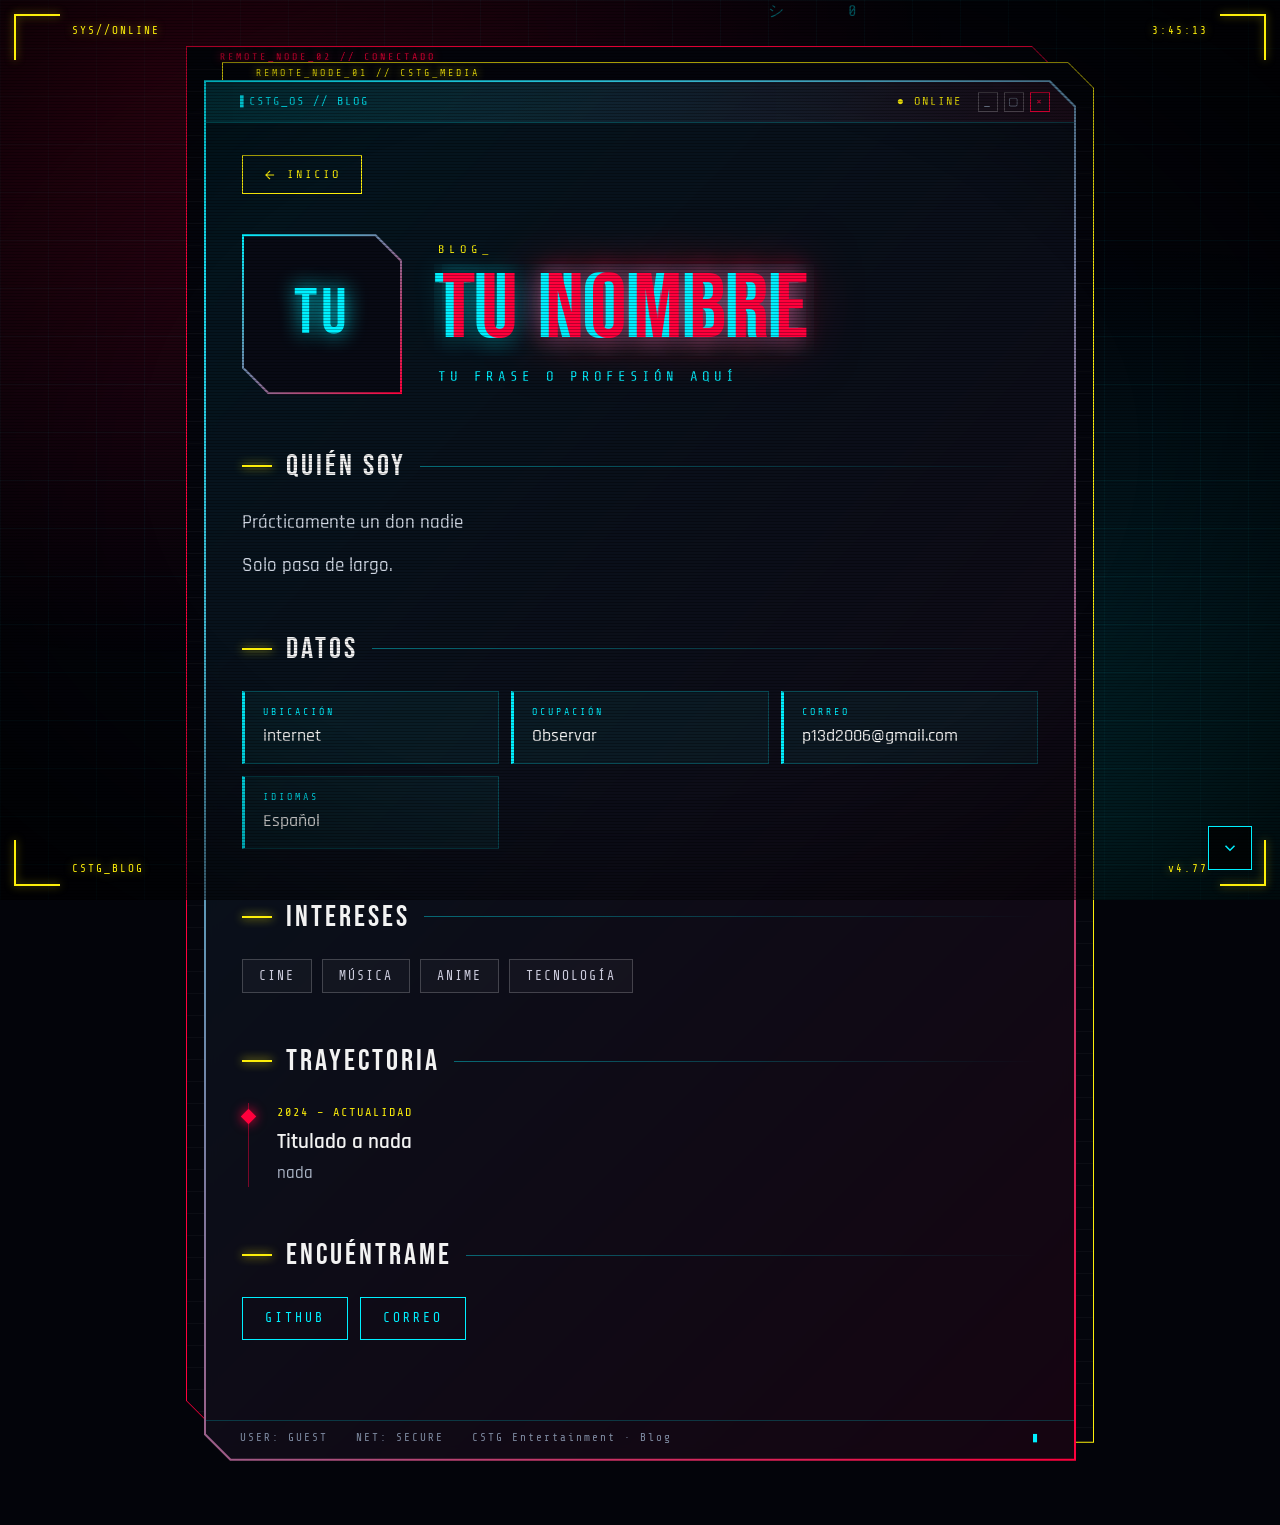
==== commit 95226a7e: "Update back link to point to index.html" ====
--- a/Rutas/Blog/blog.html
+++ b/Rutas/Blog/blog.html
@@ -312,7 +312,7 @@
 
         <div class="terminal-body">
 
-          <a href="https://p13d-original-yt.github.io" class="back">
+          <a href="../../index.html" class="back">
             <svg viewBox="0 0 24 24" fill="none" stroke="currentColor" stroke-width="2"><path d="M19 12H5M12 5l-7 7 7 7"/></svg>
             Inicio
           </a>
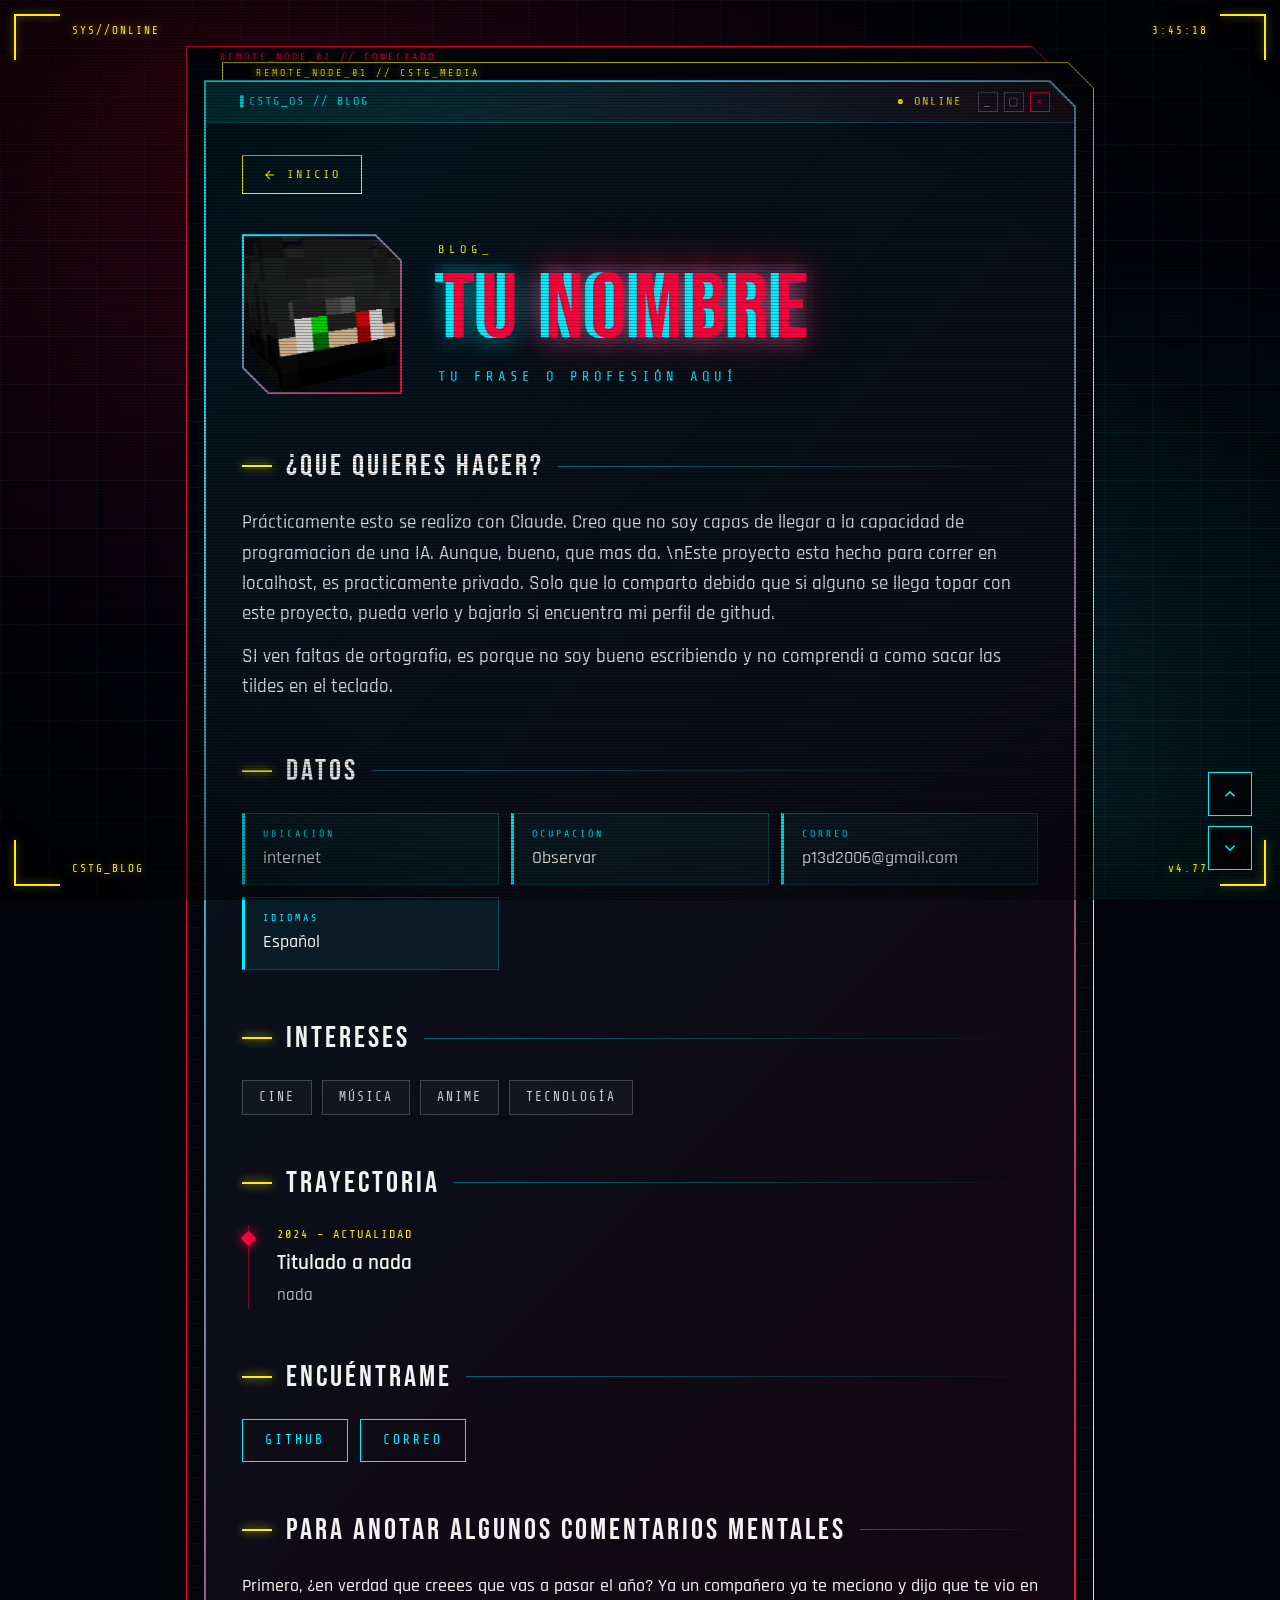
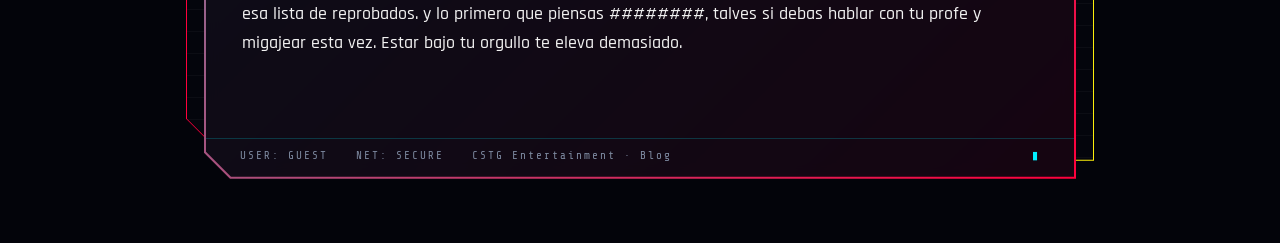
==== commit f835e2d5: "Update blog.html" ====
--- a/Rutas/Blog/blog.html
+++ b/Rutas/Blog/blog.html
@@ -319,8 +319,8 @@
 
           <!-- ═════════ PERFIL ═════════ -->
           <header class="profile">
-            <!-- Para usar foto: <div class="avatar"><div class="avatar-inner"><img src="portadas/yo.jpg" alt="Mi foto"></div></div> -->
-            <div class="avatar"><div class="avatar-inner">TU</div></div>
+            <!-- Para usar foto: <div class="avatar"><div class="avatar-inner"><img src="portadas/yo.jpg" alt="Mi foto"></div></div> , anterior: <div class="avatar"><div class="avatar-inner">TU</div></div> -->
+            <div class="avatar"><div class="avatar-inner"><img src="../../icono.png" alt="Mi foto"></div></div>
             <div>
               <div class="eyebrow">Blog_</div>
               <h1 class="name glitch" data-text="TU NOMBRE">TU <em>NOMBRE</em></h1>
@@ -330,9 +330,9 @@
 
           <!-- ═════════ HISTORIA ═════════ -->
           <section class="about">
-            <h2>Quién soy</h2>
-            <p>Prácticamente un don nadie</p>
-            <p>Solo pasa de largo.</p>
+            <h2>¿Que quieres hacer?</h2>
+            <p>Prácticamente esto se realizo con Claude. Creo que no soy capas de llegar a la capacidad de programacion de una IA. Aunque, bueno, que mas da. \nEste proyecto esta hecho para correr en localhost, es practicamente privado. Solo que lo comparto debido que si alguno se llega topar con este proyecto, pueda verlo y bajarlo si encuentra mi perfil de githud.</p>
+            <p>SI ven faltas de ortografia, es porque no soy bueno escribiendo y no comprendi a como sacar las tildes en el teclado.</p>
           </section>
 
           <!-- ═════════ DATOS ═════════ -->
@@ -379,6 +379,10 @@
           </section>
 
           <!-- ═════════ Más adelante: nuevas secciones o entradas ═════════ -->
+          <section>
+            <H2>Para anotar algunos comentarios mentales</H2>
+            <p>Primero, ¿en verdad que creees que vas a pasar el año? Ya un compañero ya te meciono y dijo que te vio en esa lista de reprobados. y lo primero que piensas ########, talves si debas hablar con tu profe y migajear esta vez. Estar bajo tu orgullo te eleva demasiado.</p>
+          </section>
 
         </div>
 
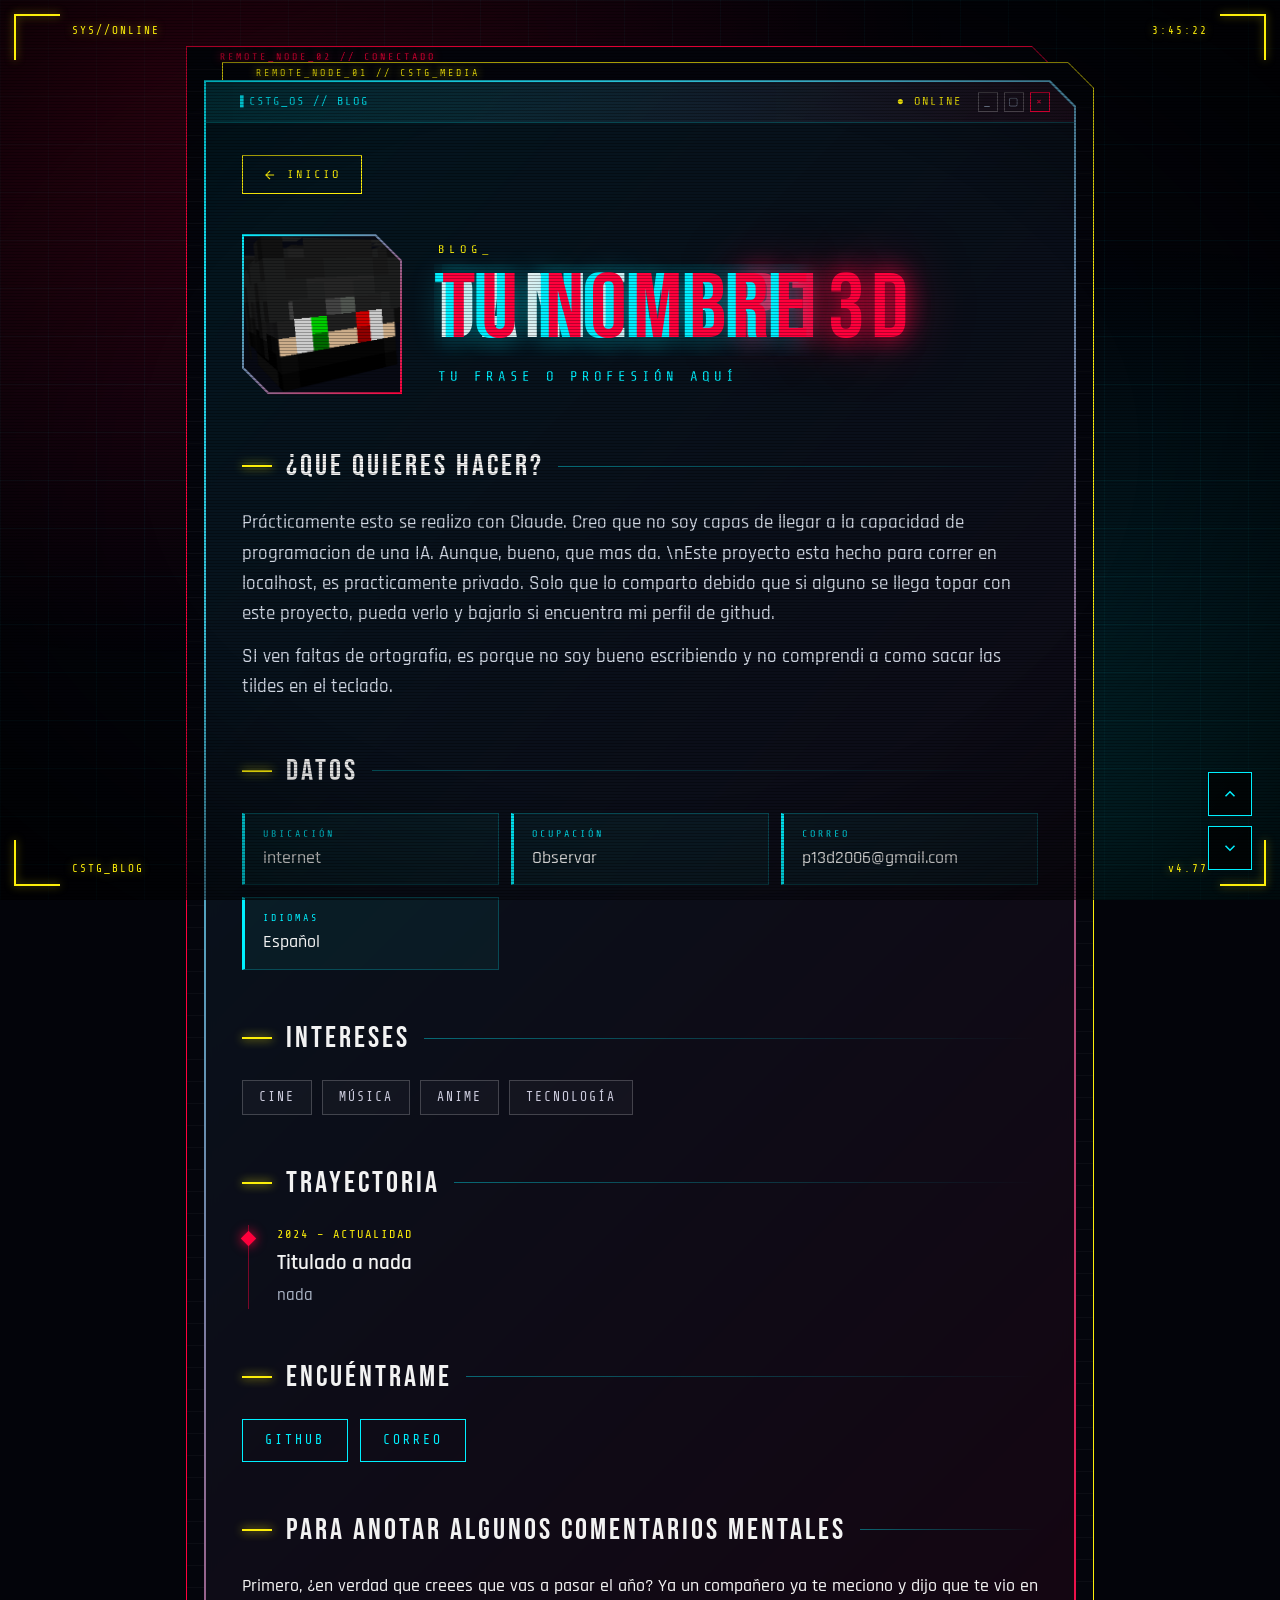
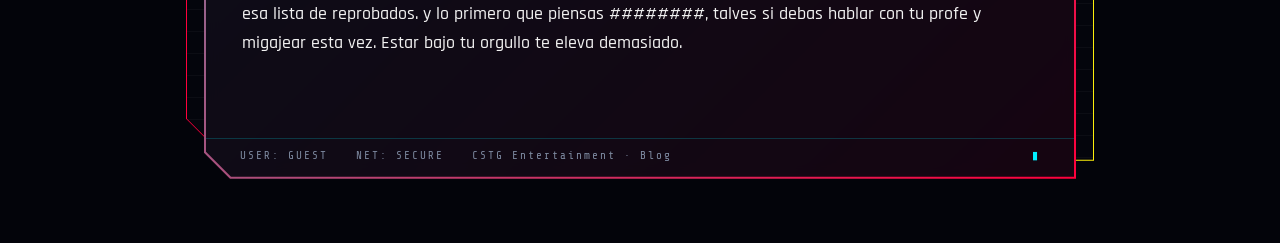
==== commit 0f271b35: "Update blog.html" ====
--- a/Rutas/Blog/blog.html
+++ b/Rutas/Blog/blog.html
@@ -323,7 +323,7 @@
             <div class="avatar"><div class="avatar-inner"><img src="../../icono.png" alt="Mi foto"></div></div>
             <div>
               <div class="eyebrow">Blog_</div>
-              <h1 class="name glitch" data-text="TU NOMBRE">TU <em>NOMBRE</em></h1>
+              <h1 class="name glitch" data-text="TU NOMBRE">Daniel - <em>P13D</em></h1>
               <p class="tagline">Tu frase o profesión aquí</p>
             </div>
           </header>
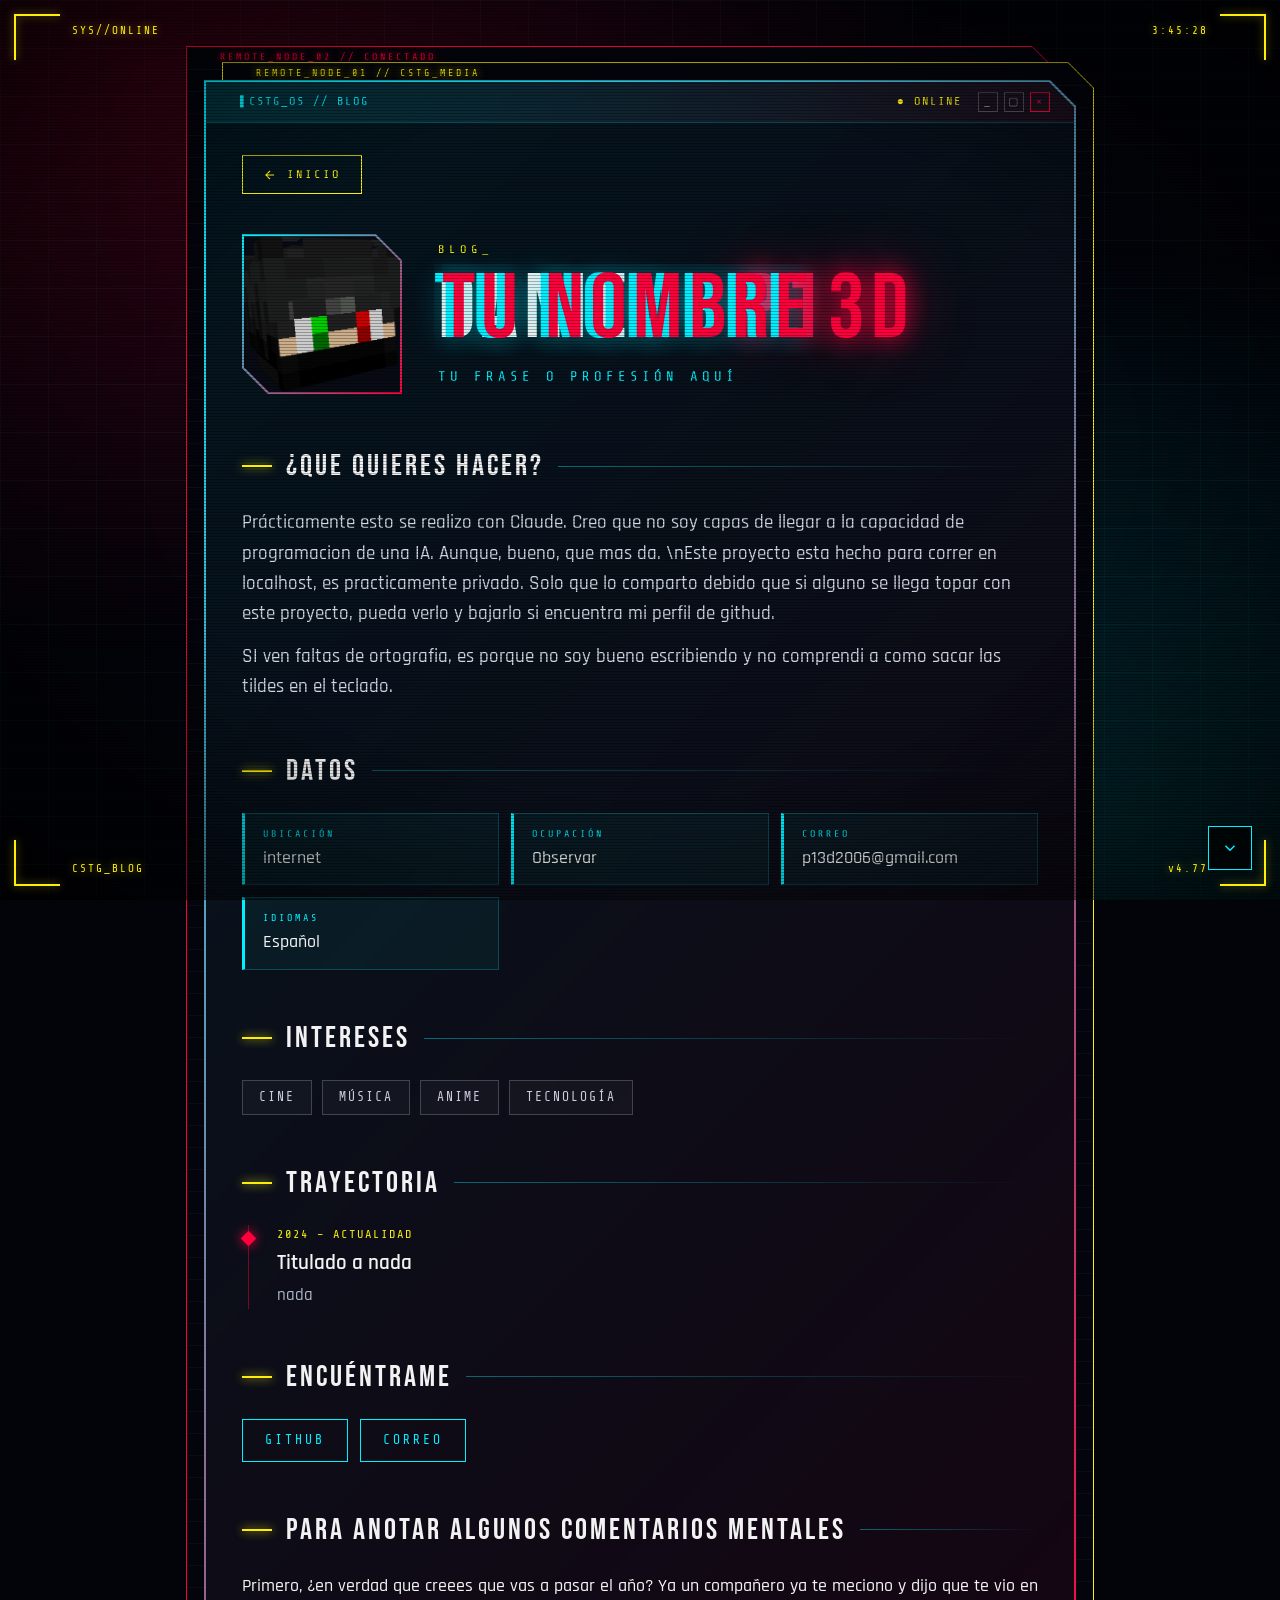
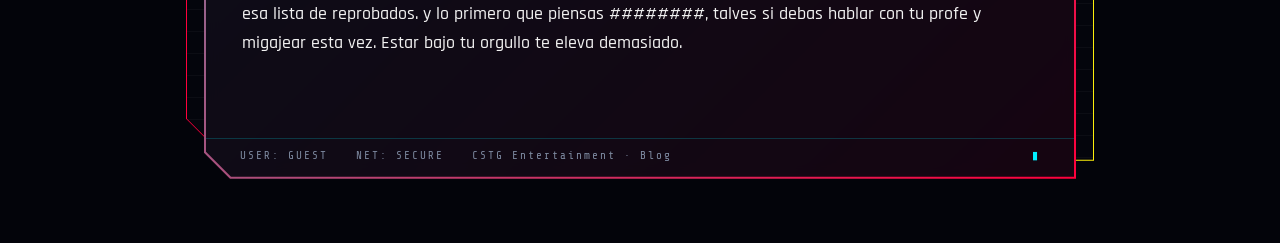
==== commit e03dfe37: "Update blog.html" ====
--- a/Rutas/Blog/blog.html
+++ b/Rutas/Blog/blog.html
@@ -5,7 +5,8 @@
 <meta name="viewport" content="width=device-width, initial-scale=1.0">
 <meta name="description" content="Blog · CSTG Entertainment">
 <meta name="theme-color" content="#03040a">
-<title>Blog · CSTG</title>
+<title>Blog DE p13d</title>
+<link rel="icon" type="image/png" href="../../icono.png">
 <link rel="preconnect" href="https://fonts.googleapis.com">
 <link rel="preconnect" href="https://fonts.gstatic.com" crossorigin>
 <link href="https://fonts.googleapis.com/css2?family=Bebas+Neue&family=Rajdhani:wght@500;600;700&family=Share+Tech+Mono&display=swap" rel="stylesheet">
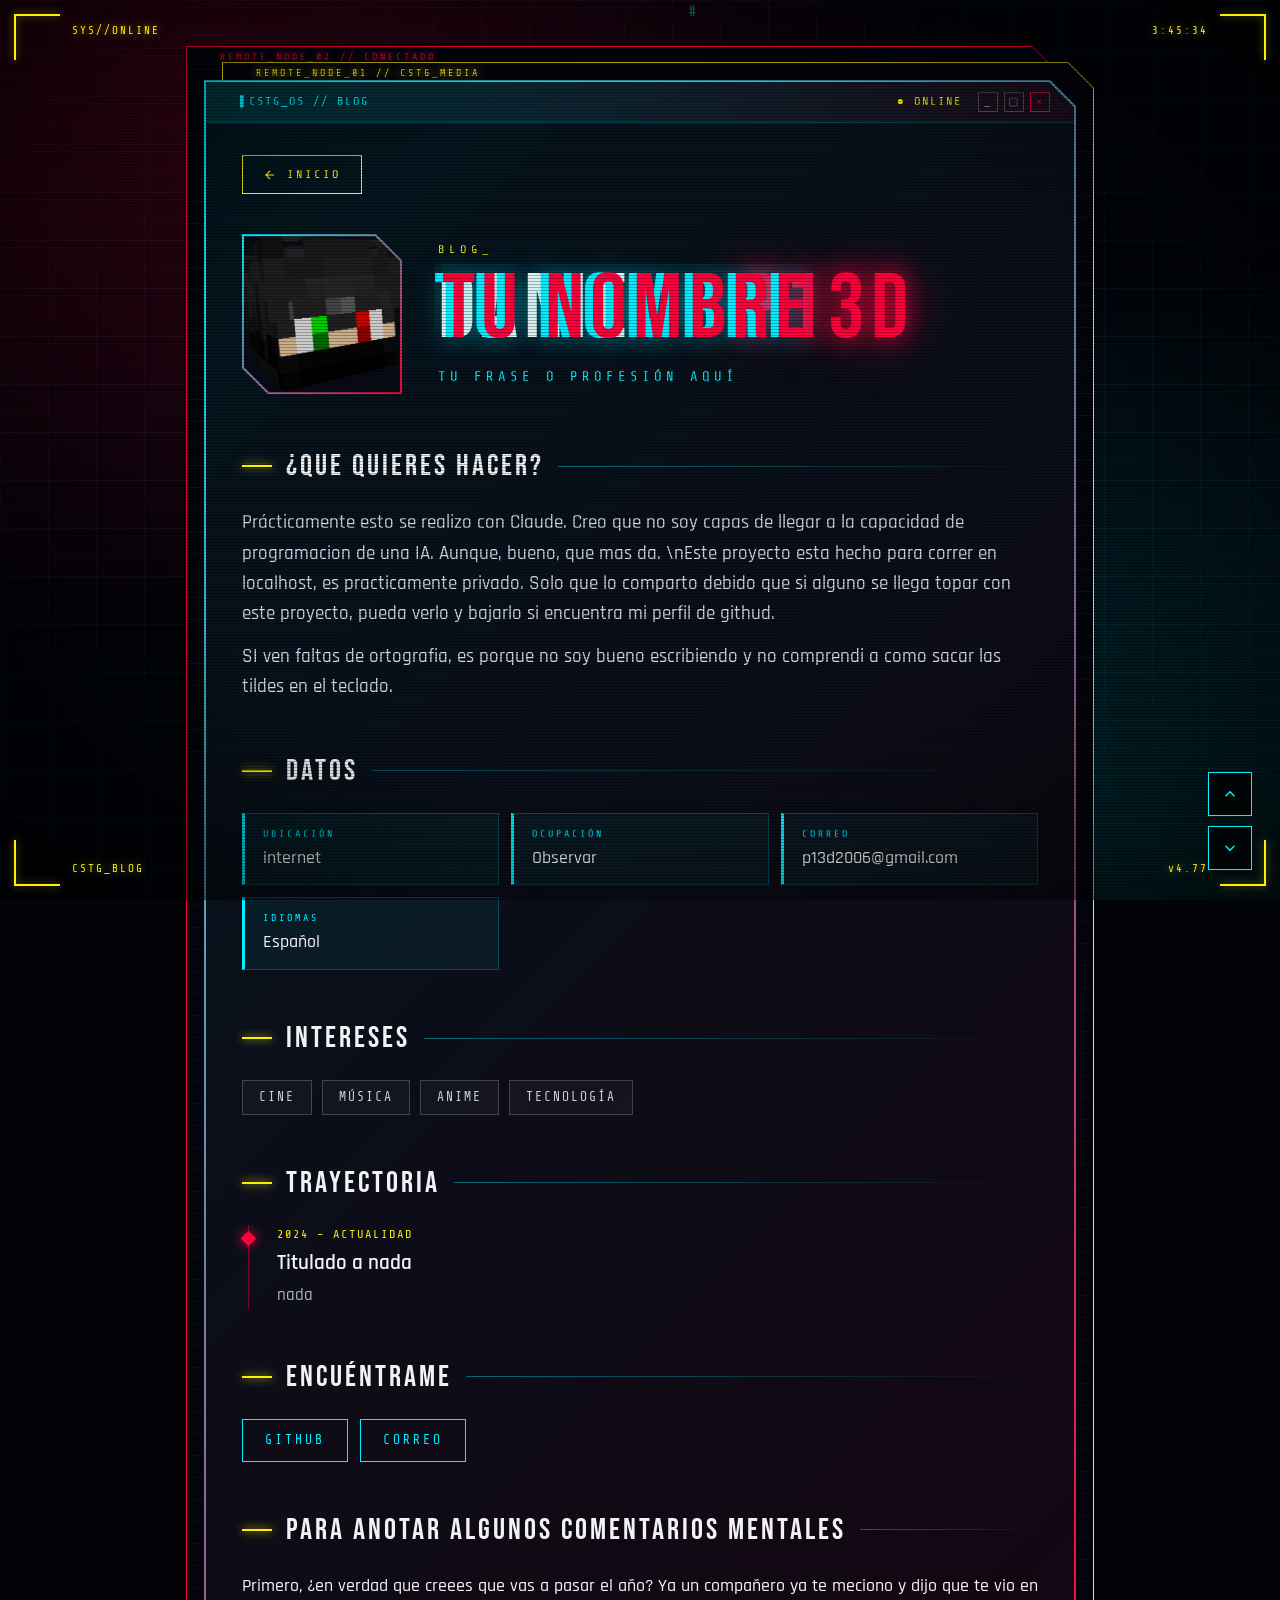
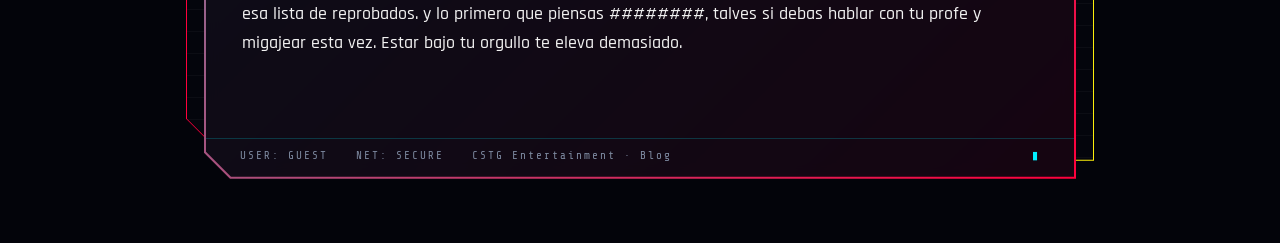
==== commit c4887298: "Correct title casing in blog.html" ====
--- a/Rutas/Blog/blog.html
+++ b/Rutas/Blog/blog.html
@@ -5,7 +5,7 @@
 <meta name="viewport" content="width=device-width, initial-scale=1.0">
 <meta name="description" content="Blog · CSTG Entertainment">
 <meta name="theme-color" content="#03040a">
-<title>Blog DE p13d</title>
+<title>Blog de p13d</title>
 <link rel="icon" type="image/png" href="../../icono.png">
 <link rel="preconnect" href="https://fonts.googleapis.com">
 <link rel="preconnect" href="https://fonts.gstatic.com" crossorigin>
